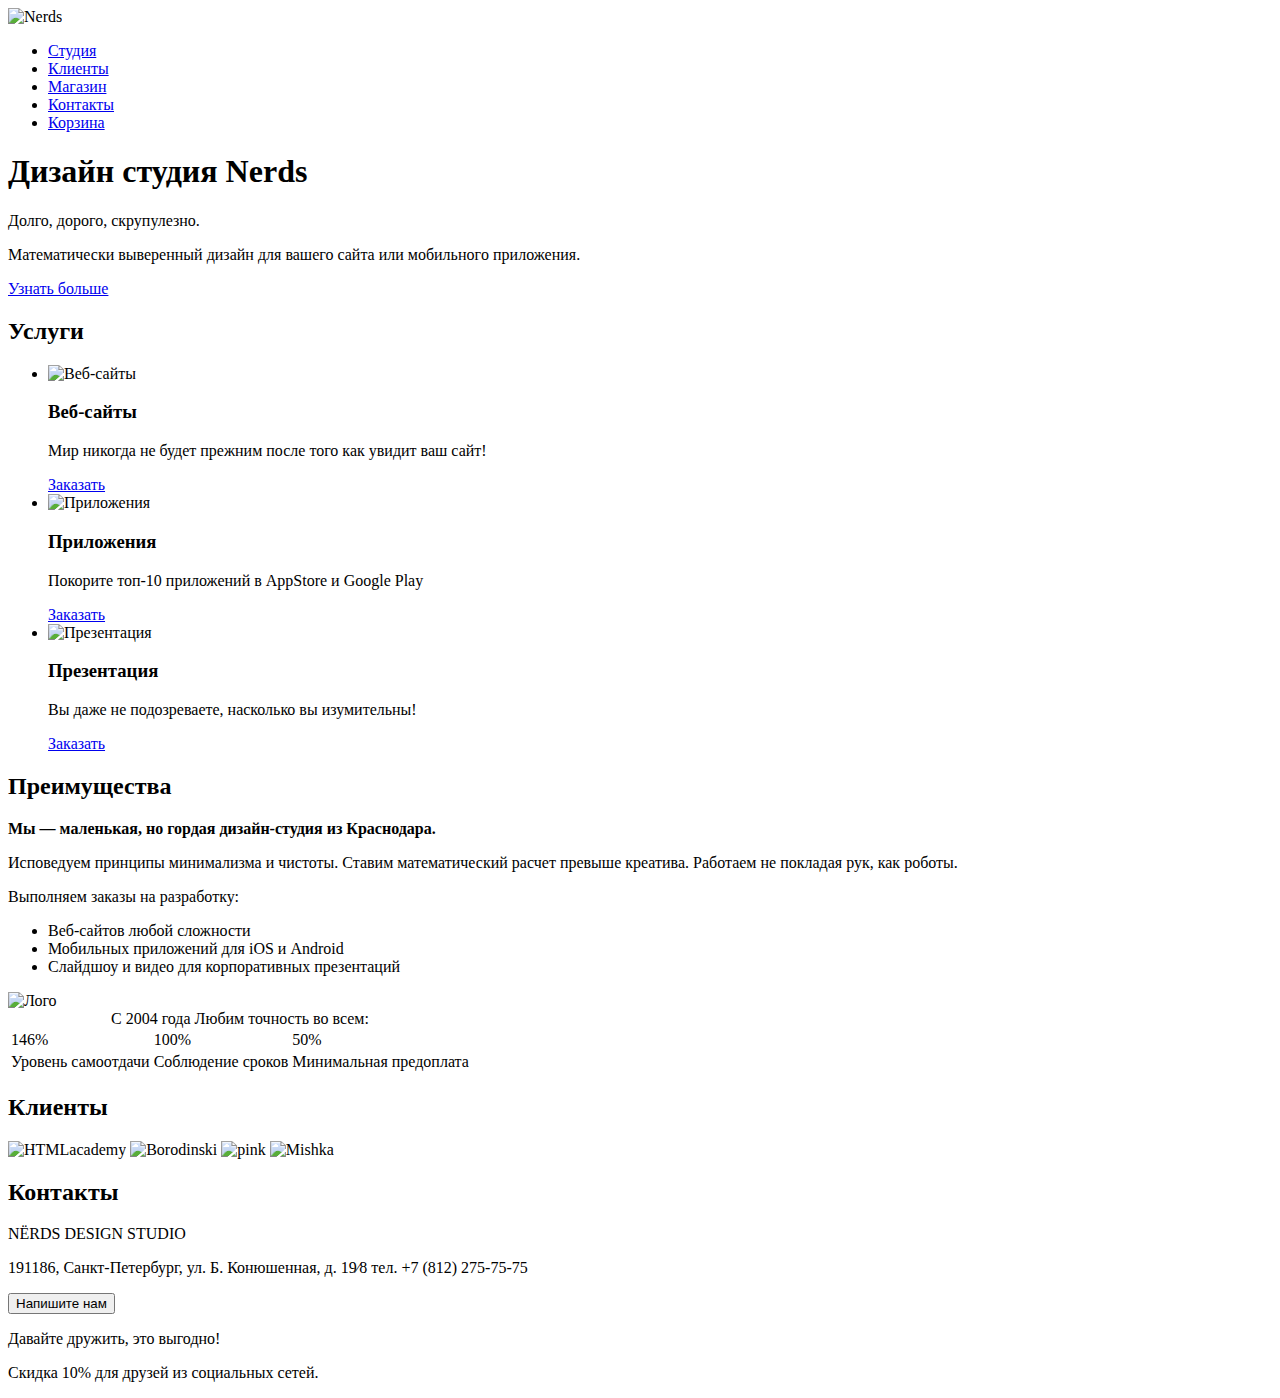
==== index.html @ 07fffc5e "html верстка" ====
<!DOCTYPE html>
<html lang="ru">
  <head>
    <meta charset="utf-8">
    <title>Nerds</title>
    <link rel="stylesheet" href="style.css">
  </head>
  <body>
    <header class="main-header">
      <nav class="main-navigation">
        <a class="main-header-logo">
          <img src="#" alt="Nerds">
        </a>
        <ul class="site-navigation">
          <li><a href="#">Студия</a></li>
          <li><a href="#">Клиенты</a></li>
          <li><a href="#">Магазин</a></li>
          <li><a href="#">Контакты</a></li>
          <li><a href="#">Корзина</a></li>
        </ul>
      </nav>
    </header>

    <main>
      <article class="design-studio">
        <h1>Дизайн студия Nerds</h1> <!--скрыть-->
        <p>Долго, дорого, скрупулезно.</p>
        <p>Математически выверенный дизайн  для вашего сайта или мобильногo приложения.</p>
        <a class="pink big" href="#">Узнать больше</a>
     </article>

     <section class="services">
       <h2>Услуги</h2> <!--скрыть-->
       <ul>
         <li>
          <img src="#" alt="Веб-сайты">
          <h3>Веб-сайты</h3>
          <p>Мир никогда не будет прежним после того как увидит ваш сайт!</p>
          <a class="pink" href="#">Заказать</a>
         </li>
         <li>
          <img src="#" alt="Приложения">
          <h3>Приложения</h3>
          <p>Покорите топ-10 приложений в AppStore и Google Play</p>
          <a class="green" href="#">Заказать</a>
         </li>
         <li>
          <img src="#" alt="Презентация">
          <h3>Презентация</h3>
          <p>Вы даже не подозреваете,  насколько вы изумительны!</p>
          <a class="yellow" href="#">Заказать</a>
         </li>
       </ul>
     </section>

     <section class="advantage">
       <h2>Преимущества</h2> <!--скрыть-->
       <b>Мы — маленькая, но гордая дизайн-студия из Краснодара.</b>
       <p>Исповедуем принципы минимализма и чистоты. Ставим математический расчет превыше креатива. Работаем не покладая рук, как роботы.</p>
       <p>Выполняем заказы на разработку:</p>
       <ul>
         <li>Веб-сайтов любой сложности</li>
         <li>Мобильных приложений для iOS и Android</li>
         <li>Слайдшоу и видео для корпоративных презентаций</li>
       </ul>
       <img src="#" alt="Лого">
       <table>
        <caption>С 2004 года Любим точность во всем:</caption>
        <tr><td>146&#37;</td><td>100&#37;</td><td>50&#37;</td></tr>
        <tr><td>Уровень самоотдачи</td><td>Соблюдение сроков</td><td>Минимальная предоплата</td></tr>
       </table>
     </section>

     <section class="clientele">
       <h2>Клиенты</h2> <!--скрыть-->
       <img src="#" alt="HTMLacademy">
       <img src="#" alt="Borodinski">
       <img src="#" alt="pink">
       <img src="#" alt="Mishka">
     </section>
     </main>

     <footer>
       <section class="contacts">
     <h2>Контакты</h2> <!--скрыть-->
     <p>NЁRDS DESIGN STUDIO</p>
     <p>191186, Санкт-Петербург,  ул. Б. Конюшенная, д. 19&#8260;8  тел. +7 (812) 275-75-75</p>
     <button>Напишите нам</button>
   </section>
   <section class="contacts-social">
     <a href="#" alt="Вконтакте"></a>
     <a href="#" alt="Фейсбук"></a>
     <a href="#" alt="Инстаграм"></a>
       <p>Давайте дружить, это выгодно!</p>
       <p>Скидка 10&#37; для друзей из социальных сетей.</p>
   </section>
   </footer>
   <script src="scripts.js"></script>
  </body>
</html>
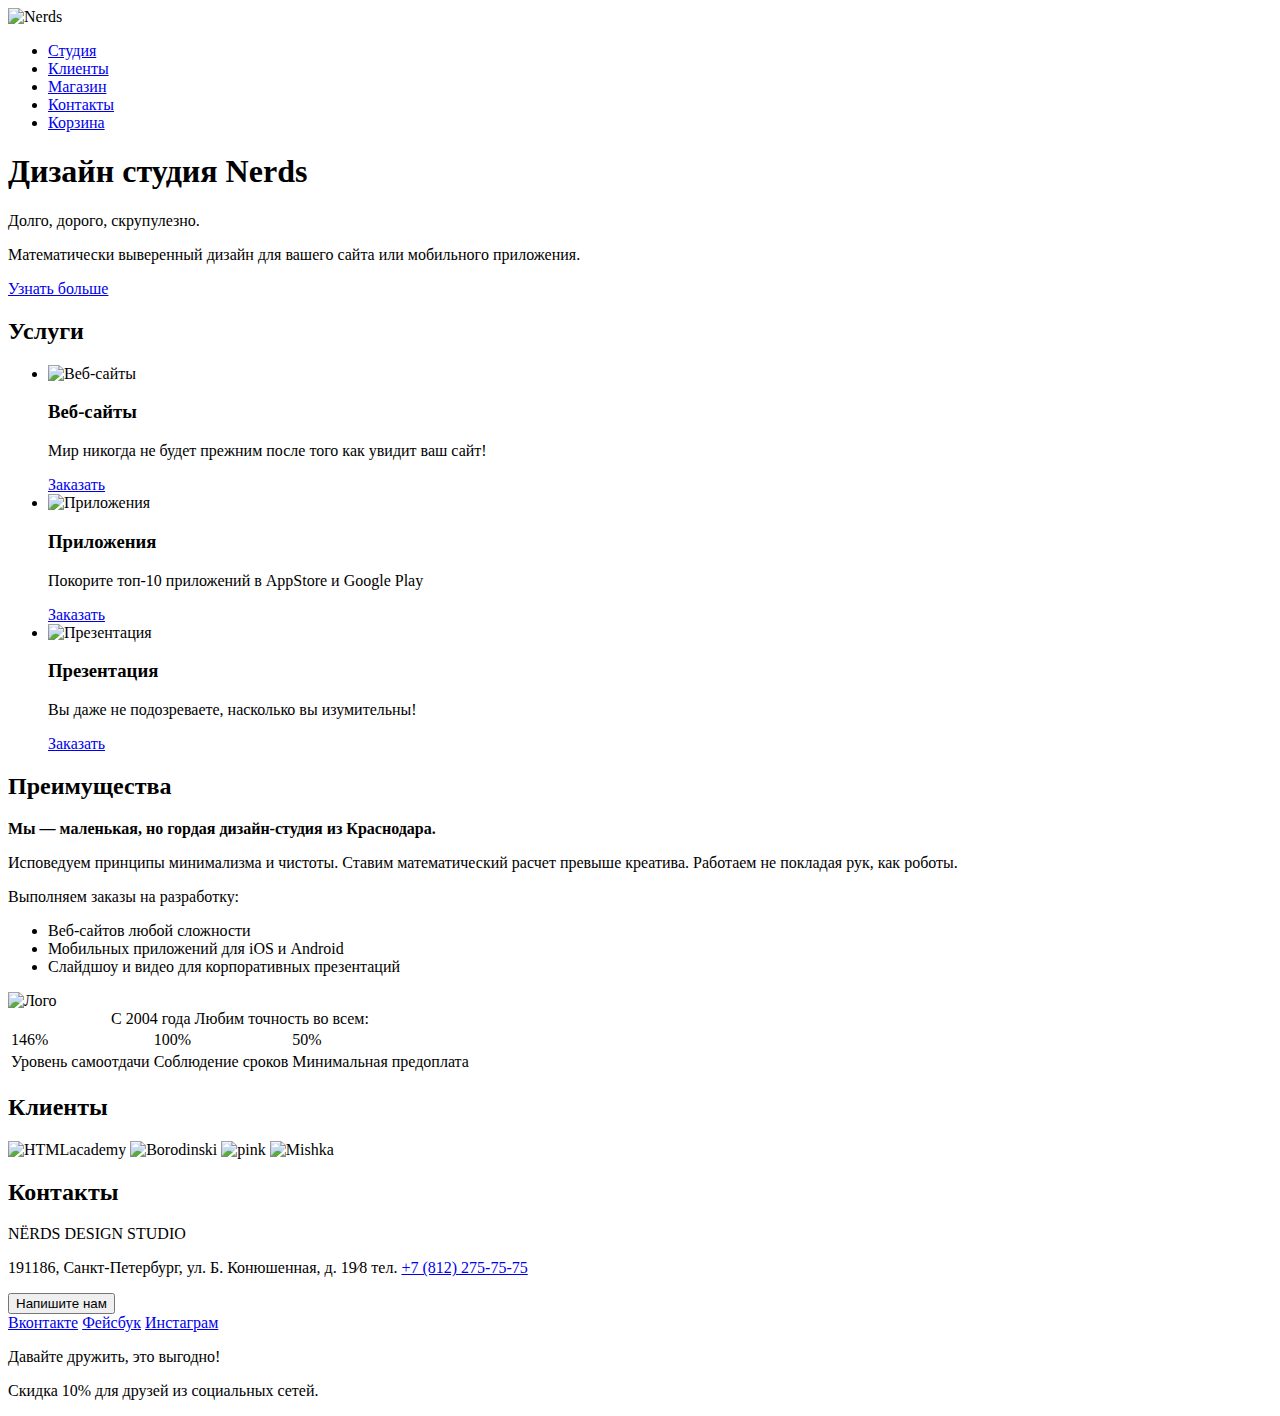
==== commit d1a008b9: "Indent fixes" ====
--- a/index.html
+++ b/index.html
@@ -1,100 +1,103 @@
 <!DOCTYPE html>
 <html lang="ru">
-  <head>
-    <meta charset="utf-8">
-    <title>Nerds</title>
-    <link rel="stylesheet" href="style.css">
-  </head>
-  <body>
-    <header class="main-header">
-      <nav class="main-navigation">
-        <a class="main-header-logo">
-          <img src="#" alt="Nerds">
-        </a>
-        <ul class="site-navigation">
-          <li><a href="#">Студия</a></li>
-          <li><a href="#">Клиенты</a></li>
-          <li><a href="#">Магазин</a></li>
-          <li><a href="#">Контакты</a></li>
-          <li><a href="#">Корзина</a></li>
-        </ul>
-      </nav>
-    </header>
+<head>
+  <meta charset="utf-8">
+  <title>Nerds</title>
+  <link rel="stylesheet" href="style.css">
+</head>
+<body>
+  <header class="main-header">
+    <nav class="main-navigation">
+      <a class="main-header-logo">
+        <img src="#" alt="Nerds">
+      </a>
+      <ul class="site-navigation">
+        <li><a href="#">Студия</a></li>
+        <li><a href="#">Клиенты</a></li>
+        <li><a href="#">Магазин</a></li>
+        <li><a href="#">Контакты</a></li>
+        <li><a href="#">Корзина</a></li>
+      </ul>
+    </nav>
+  </header>
 
-    <main>
-      <article class="design-studio">
-        <h1>Дизайн студия Nerds</h1> <!--скрыть-->
-        <p>Долго, дорого, скрупулезно.</p>
-        <p>Математически выверенный дизайн  для вашего сайта или мобильногo приложения.</p>
-        <a class="pink big" href="#">Узнать больше</a>
-     </article>
-
-     <section class="services">
-       <h2>Услуги</h2> <!--скрыть-->
-       <ul>
-         <li>
+  <main>
+    <article class="design-studio">
+      <h1>Дизайн студия Nerds</h1> <!--скрыть-->
+      <p>Долго, дорого, скрупулезно.</p>
+      <p>Математически выверенный дизайн  для вашего сайта или мобильногo приложения.</p>
+      <a class="pink big" href="#">Узнать больше</a>
+    </article>
+    <section class="services">
+      <h2>Услуги</h2> <!--скрыть-->
+      <ul>
+        <li>
           <img src="#" alt="Веб-сайты">
           <h3>Веб-сайты</h3>
           <p>Мир никогда не будет прежним после того как увидит ваш сайт!</p>
           <a class="pink" href="#">Заказать</a>
-         </li>
-         <li>
+        </li>
+        <li>
           <img src="#" alt="Приложения">
           <h3>Приложения</h3>
           <p>Покорите топ-10 приложений в AppStore и Google Play</p>
           <a class="green" href="#">Заказать</a>
-         </li>
-         <li>
+        </li>
+        <li>
           <img src="#" alt="Презентация">
           <h3>Презентация</h3>
           <p>Вы даже не подозреваете,  насколько вы изумительны!</p>
           <a class="yellow" href="#">Заказать</a>
-         </li>
-       </ul>
-     </section>
+        </li>
+      </ul>
+    </section>
 
-     <section class="advantage">
-       <h2>Преимущества</h2> <!--скрыть-->
-       <b>Мы — маленькая, но гордая дизайн-студия из Краснодара.</b>
-       <p>Исповедуем принципы минимализма и чистоты. Ставим математический расчет превыше креатива. Работаем не покладая рук, как роботы.</p>
-       <p>Выполняем заказы на разработку:</p>
-       <ul>
-         <li>Веб-сайтов любой сложности</li>
-         <li>Мобильных приложений для iOS и Android</li>
-         <li>Слайдшоу и видео для корпоративных презентаций</li>
-       </ul>
-       <img src="#" alt="Лого">
-       <table>
+    <section class="advantage">
+      <h2>Преимущества</h2> <!--скрыть-->
+      <b>Мы — маленькая, но гордая дизайн-студия из Краснодара.</b>
+      <p>Исповедуем принципы минимализма и чистоты. Ставим математический расчет превыше креатива. Работаем не покладая рук, как роботы.</p>
+      <p>Выполняем заказы на разработку:</p>
+      <ul>
+        <li>Веб-сайтов любой сложности</li>
+        <li>Мобильных приложений для iOS и Android</li>
+        <li>Слайдшоу и видео для корпоративных презентаций</li>
+      </ul>
+      <img src="#" alt="Лого">
+      <table>
         <caption>С 2004 года Любим точность во всем:</caption>
         <tr><td>146&#37;</td><td>100&#37;</td><td>50&#37;</td></tr>
         <tr><td>Уровень самоотдачи</td><td>Соблюдение сроков</td><td>Минимальная предоплата</td></tr>
-       </table>
-     </section>
+      </table>
+    </section>
 
-     <section class="clientele">
-       <h2>Клиенты</h2> <!--скрыть-->
-       <img src="#" alt="HTMLacademy">
-       <img src="#" alt="Borodinski">
-       <img src="#" alt="pink">
-       <img src="#" alt="Mishka">
-     </section>
-     </main>
+    <section class="clientele">
+      <h2>Клиенты</h2> <!--скрыть-->
+      <img src="#" alt="HTMLacademy">
+      <img src="#" alt="Borodinski">
+      <img src="#" alt="pink">
+      <img src="#" alt="Mishka">
+    </section>
+  </main>
 
-     <footer>
-       <section class="contacts">
-     <h2>Контакты</h2> <!--скрыть-->
-     <p>NЁRDS DESIGN STUDIO</p>
-     <p>191186, Санкт-Петербург,  ул. Б. Конюшенная, д. 19&#8260;8  тел. +7 (812) 275-75-75</p>
-     <button>Напишите нам</button>
-   </section>
-   <section class="contacts-social">
-     <a href="#" alt="Вконтакте"></a>
-     <a href="#" alt="Фейсбук"></a>
-     <a href="#" alt="Инстаграм"></a>
-       <p>Давайте дружить, это выгодно!</p>
-       <p>Скидка 10&#37; для друзей из социальных сетей.</p>
-   </section>
-   </footer>
-   <script src="scripts.js"></script>
-  </body>
+  <footer>
+    <section class="map">
+      <section class="contacts">
+        <h2>Контакты</h2> <!--скрыть-->
+        <p>NЁRDS DESIGN STUDIO</p>
+        <p>191186, Санкт-Петербург,  ул. Б. Конюшенная, д. 19&#8260;8  тел. <a href="tel:+78122757575">+7 (812) 275-75-75</a></p>
+        <button>Напишите нам</button>
+      </section>
+
+    </section>
+    <section class="contacts-social">
+      <a href="#">Вконтакте</a>
+      <a href="#">Фейсбук</a>
+      <a href="#">Инстаграм</a>
+      <p>Давайте дружить, это выгодно!</p>
+      <p>Скидка 10&#37; для друзей из социальных сетей.</p>
+    </section>
+  </footer>
+
+  <script src="scripts.js"></script>
+</body>
 </html>
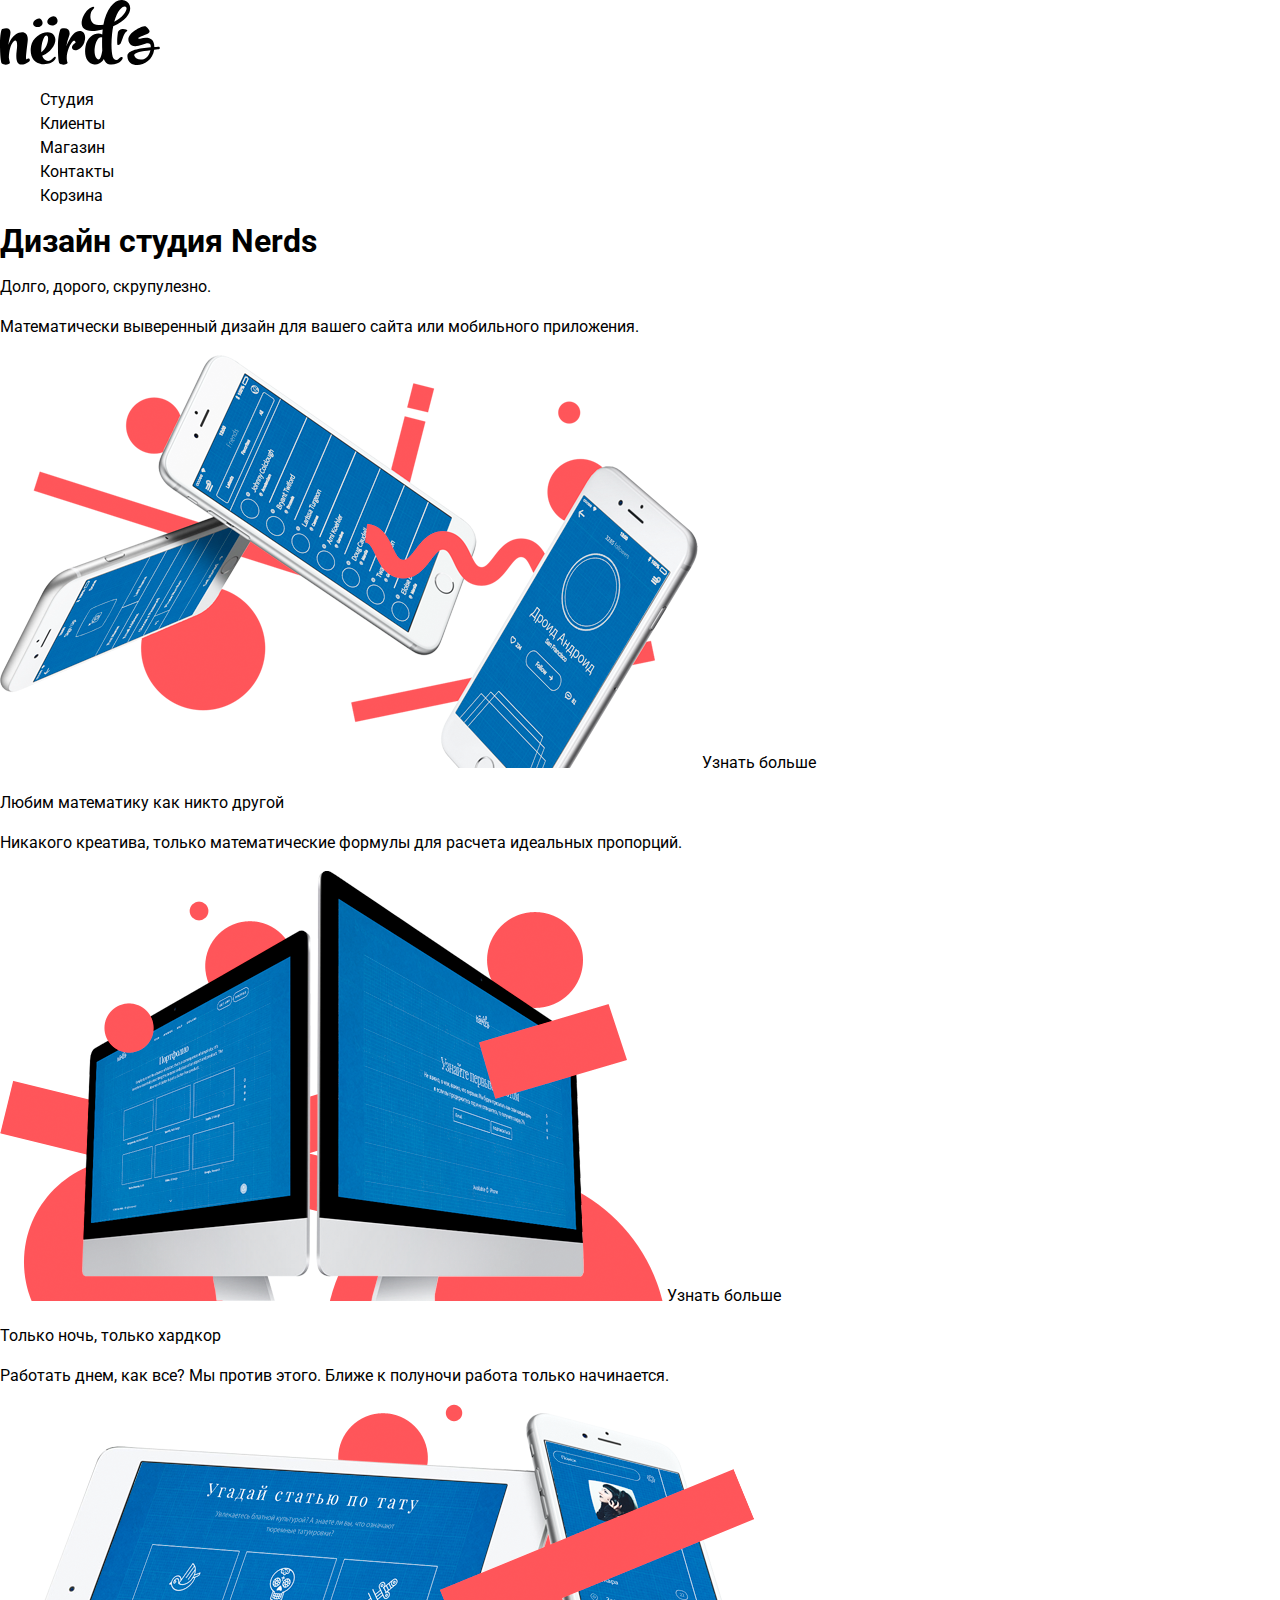
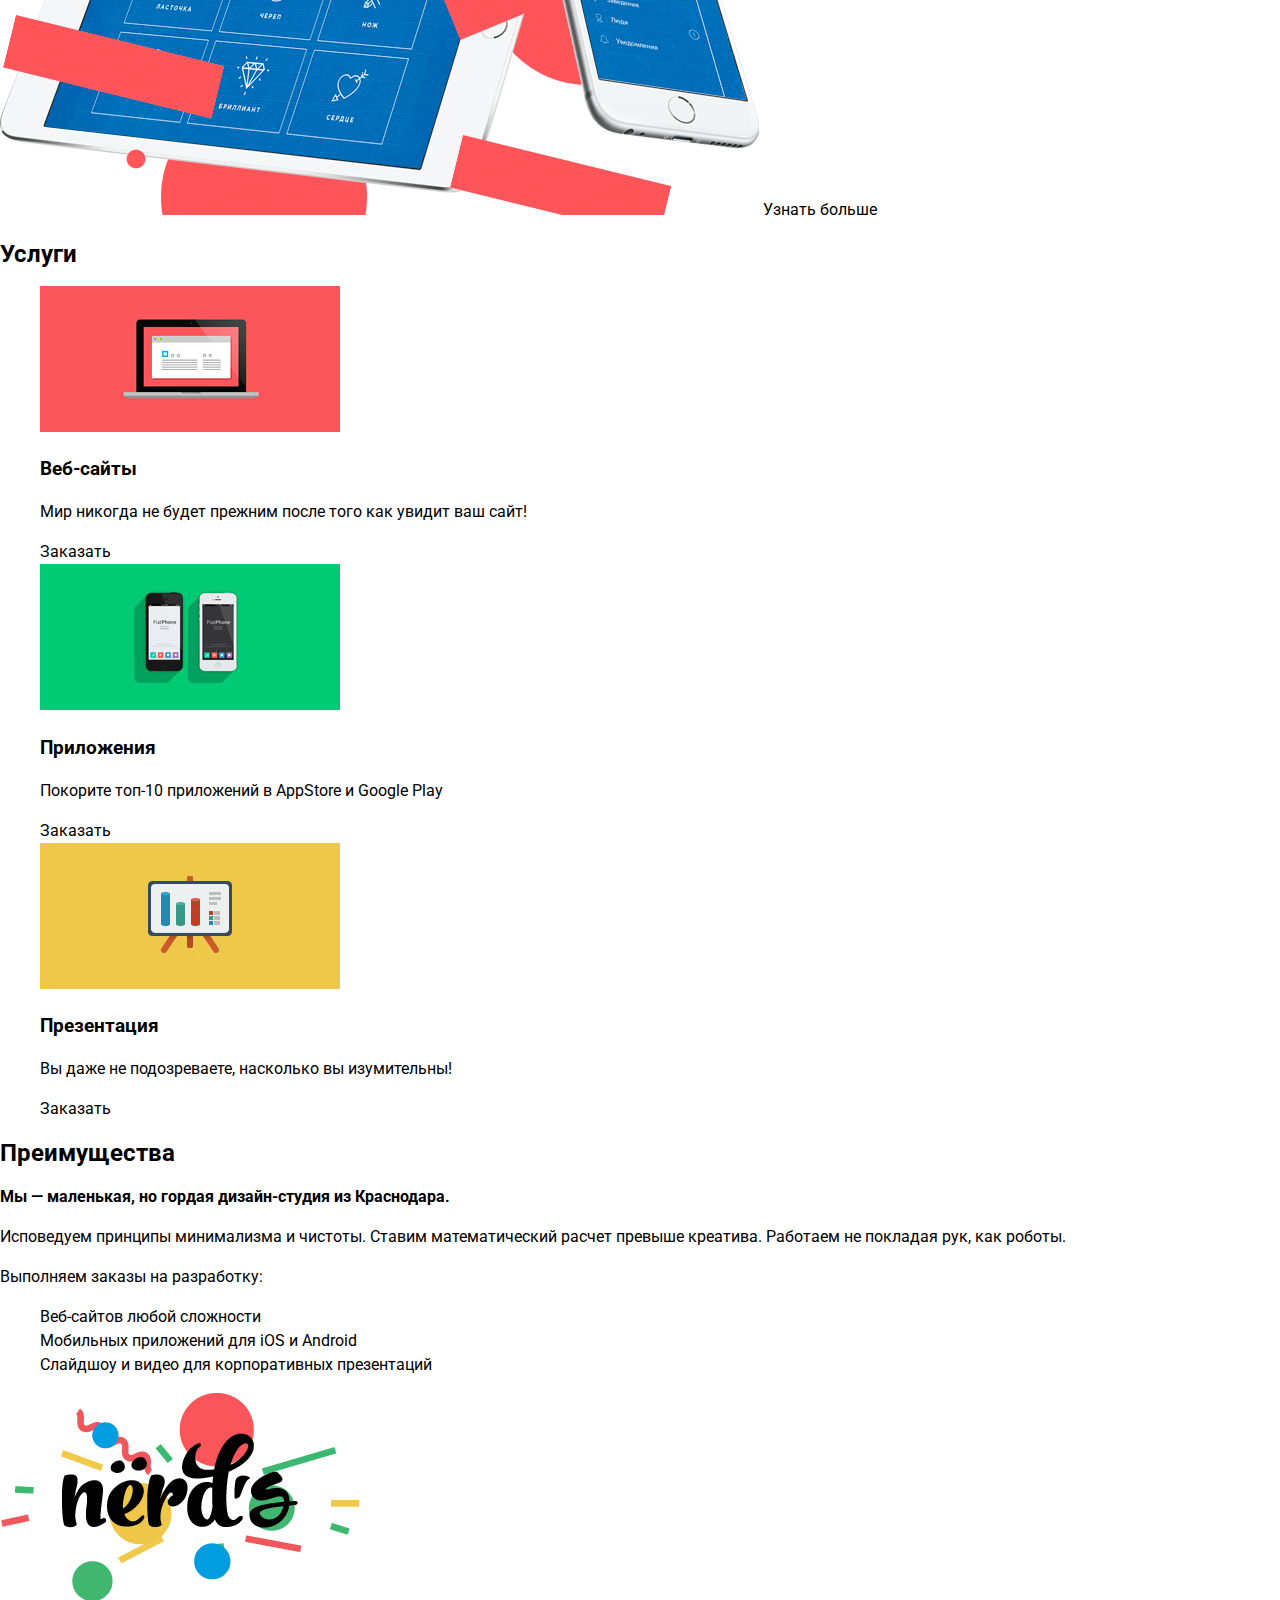
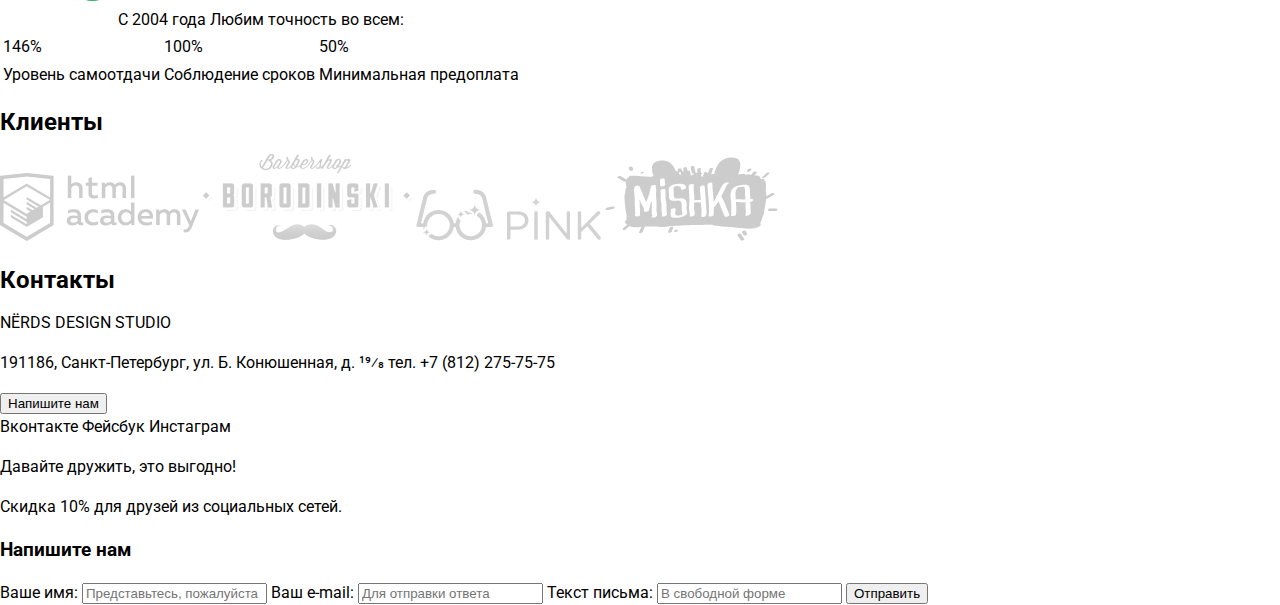
==== commit 856e04b0: "Add images, modal window markup and include styles" ====
--- a/index.html
+++ b/index.html
@@ -3,13 +3,14 @@
 <head>
   <meta charset="utf-8">
   <title>Nerds</title>
-  <link rel="stylesheet" href="style.css">
+  <link href="https://fonts.googleapis.com/css?family=Roboto:400,500,700&display=swap" rel="stylesheet">
+  <link rel="stylesheet" href="css/style.css">
 </head>
 <body>
   <header class="main-header">
     <nav class="main-navigation">
-      <a class="main-header-logo">
-        <img src="#" alt="Nerds">
+      <a class="main-header-logo" href="#">
+        <img src="img/nerds-logo.svg" alt="Nerds">
       </a>
       <ul class="site-navigation">
         <li><a href="#">Студия</a></li>
@@ -22,32 +23,49 @@
   </header>
 
   <main>
+
     <article class="design-studio">
       <h1>Дизайн студия Nerds</h1> <!--скрыть-->
-      <p>Долго, дорого, скрупулезно.</p>
-      <p>Математически выверенный дизайн  для вашего сайта или мобильногo приложения.</p>
-      <a class="pink big" href="#">Узнать больше</a>
+      <section class="slide-1">
+        <p>Долго, дорого, скрупулезно.</p>
+        <p>Математически выверенный дизайн  для вашего сайта или мобильногo приложения.</p>
+        <img src="img/slide1.png">
+        <a class="pink-big link" href="#">Узнать больше</a>
+      </section>
+      <section class="slide-2">
+        <p>Любим математику как никто другой</p>
+        <p>Никакого креатива, только математические формулы  для расчета идеальных пропорций.</p>
+        <img src="img/slide2.png">
+        <a class="pink-big link" href="#">Узнать больше</a>
+      </section>
+      <section class="slide-3">
+        <p>Только ночь, только хардкор</p>
+        <p>Работать днем, как все? Мы против этого. Ближе к полуночи работа только начинается.</p>
+        <img src="img/slide3.png">
+        <a class="pink-big link" href="#">Узнать больше</a>
+      </section>
     </article>
+
     <section class="services">
       <h2>Услуги</h2> <!--скрыть-->
       <ul>
         <li>
-          <img src="#" alt="Веб-сайты">
+          <img src="img/illustration-1.jpg" alt="Веб-сайты">
           <h3>Веб-сайты</h3>
           <p>Мир никогда не будет прежним после того как увидит ваш сайт!</p>
-          <a class="pink" href="#">Заказать</a>
+          <a class="pink link" href="#">Заказать</a>
         </li>
         <li>
-          <img src="#" alt="Приложения">
+          <img src="img/illustration-2.jpg" alt="Приложения">
           <h3>Приложения</h3>
           <p>Покорите топ-10 приложений в AppStore и Google Play</p>
-          <a class="green" href="#">Заказать</a>
+          <a class="green link" href="#">Заказать</a>
         </li>
         <li>
-          <img src="#" alt="Презентация">
+          <img src="img/illustration-3.jpg" alt="Презентация">
           <h3>Презентация</h3>
           <p>Вы даже не подозреваете,  насколько вы изумительны!</p>
-          <a class="yellow" href="#">Заказать</a>
+          <a class="yellow link" href="#">Заказать</a>
         </li>
       </ul>
     </section>
@@ -62,7 +80,7 @@
         <li>Мобильных приложений для iOS и Android</li>
         <li>Слайдшоу и видео для корпоративных презентаций</li>
       </ul>
-      <img src="#" alt="Лого">
+      <img src="img/nerds-illustration.png" alt="Лого">
       <table>
         <caption>С 2004 года Любим точность во всем:</caption>
         <tr><td>146&#37;</td><td>100&#37;</td><td>50&#37;</td></tr>
@@ -72,10 +90,10 @@
 
     <section class="clientele">
       <h2>Клиенты</h2> <!--скрыть-->
-      <img src="#" alt="HTMLacademy">
-      <img src="#" alt="Borodinski">
-      <img src="#" alt="pink">
-      <img src="#" alt="Mishka">
+      <img src="img/logo-1.png" alt="HTMLacademy">
+      <img src="img/logo-2.png" alt="Borodinski">
+      <img src="img/logo-3.png" alt="pink">
+      <img src="img/logo-4.png" alt="Mishka">
     </section>
   </main>
 
@@ -97,7 +115,24 @@
       <p>Скидка 10&#37; для друзей из социальных сетей.</p>
     </section>
   </footer>
-
+  <section class="write-us">
+    <h3>Напишите нам</h3>
+    <form>
+      <label for="name">
+        Ваше имя:
+        <input tupe="text" name="name" placeholder="Представьтесь, пожалуйста">
+      </label>
+      <label for="email">
+        Ваш e-mail:
+        <input tupe="email" name="email" placeholder="Для отправки ответа">
+      </label>
+      <label for="text">
+        Текст письма:
+        <input tupe="text" name="text" placeholder="В свободной форме">
+      </label>
+      <button>Отправить</button>
+    </form>
+  </section>
   <script src="scripts.js"></script>
 </body>
 </html>
--- a/css/style.css
+++ b/css/style.css
@@ -0,0 +1,19 @@
+body {
+  margin: 0;
+  padding: 0;
+  font-family: "Roboto", Arial, sans-serif;
+  font-size: 16px;
+  line-height: 24px;
+  font-weight: 400;
+  background-color: #ffffff;
+}
+
+a {
+  text-decoration: none;
+  color: black;
+}
+
+ul {
+  text-decoration: none;
+  list-style-type: none;
+}
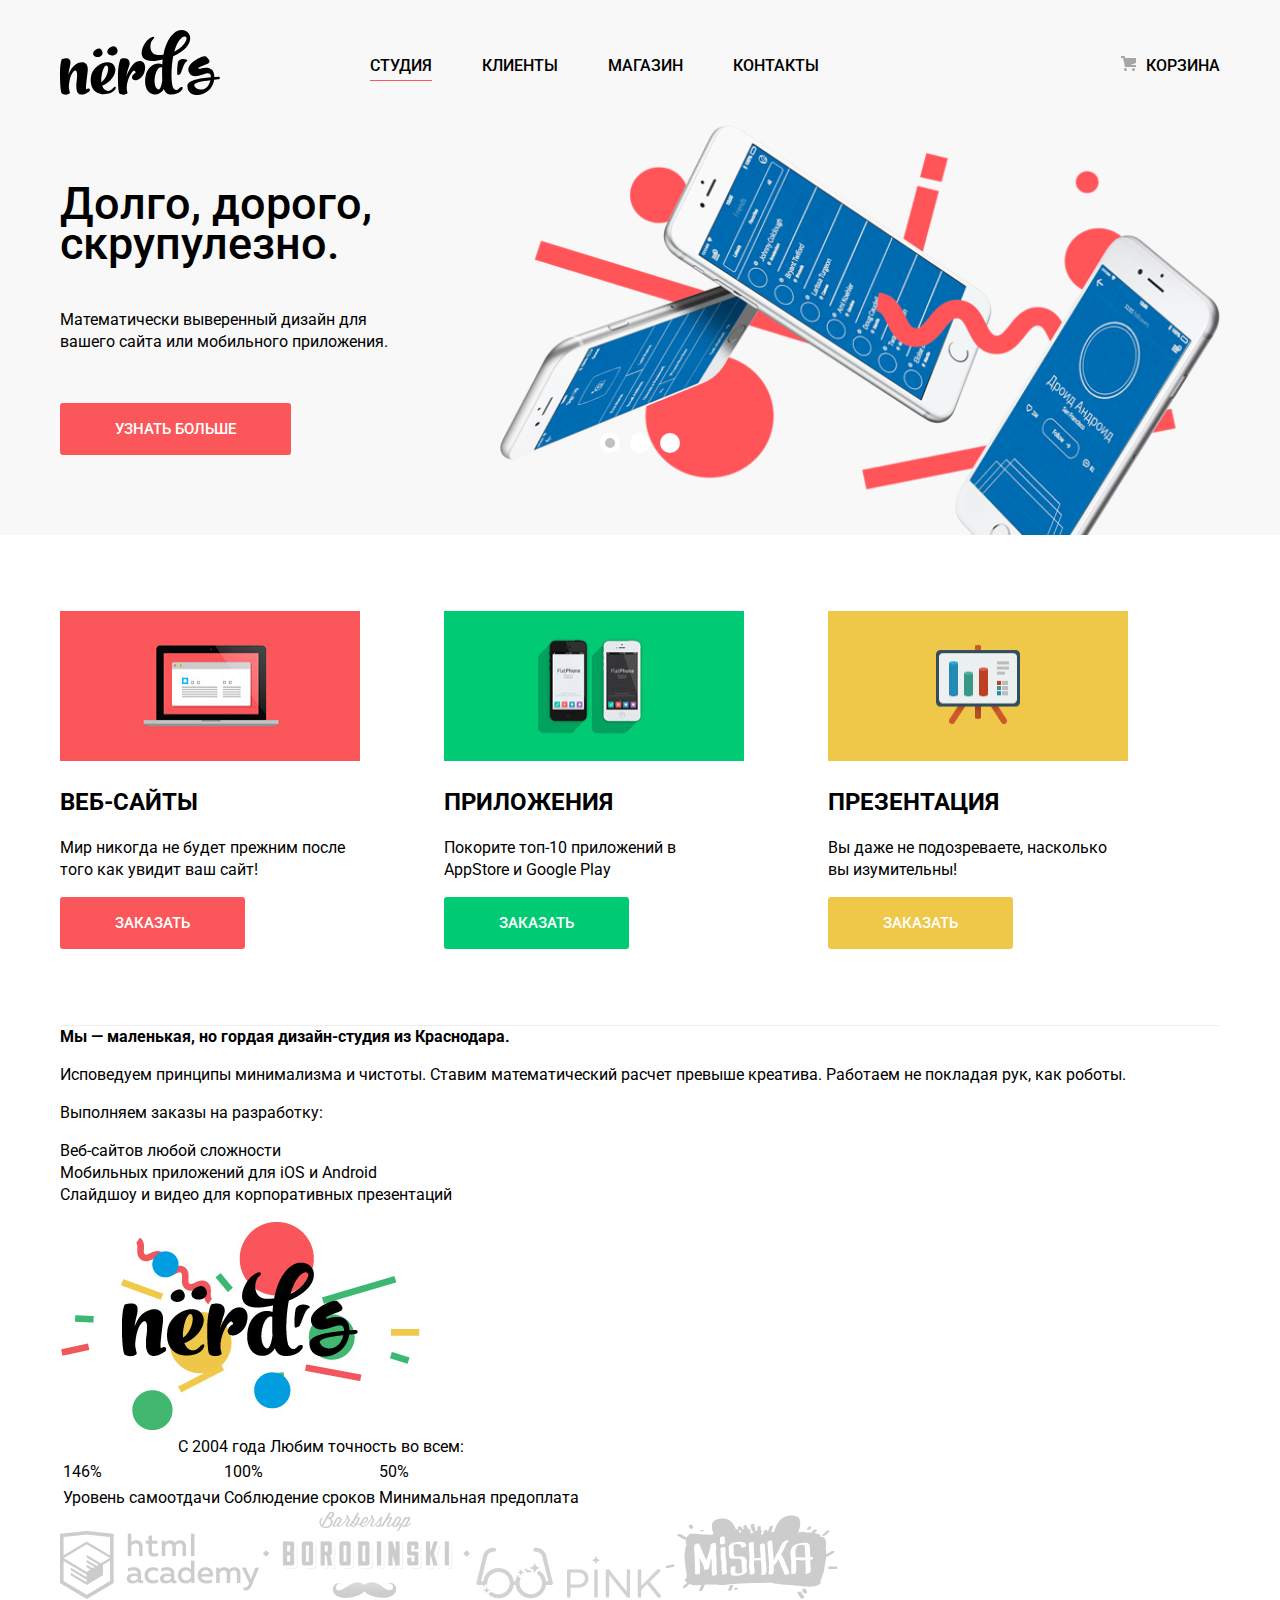
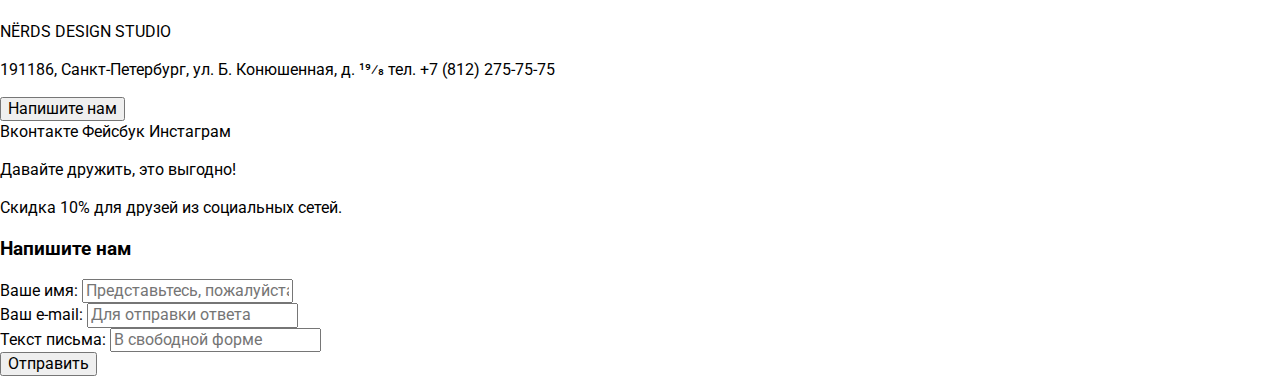
==== commit b2eb4ea5: "Add classes for header and services blocksand add their styles, reformat" ====
--- a/index.html
+++ b/index.html
@@ -4,135 +4,162 @@
   <meta charset="utf-8">
   <title>Nerds</title>
   <link href="https://fonts.googleapis.com/css?family=Roboto:400,500,700&display=swap" rel="stylesheet">
-  <link rel="stylesheet" href="css/style.css">
+  <link href="css/normalize.css" rel="stylesheet" >
+  <link href="css/style.css" rel="stylesheet" >
 </head>
+
 <body>
-  <header class="main-header">
-    <nav class="main-navigation">
-      <a class="main-header-logo" href="#">
-        <img src="img/nerds-logo.svg" alt="Nerds">
-      </a>
-      <ul class="site-navigation">
-        <li><a href="#">Студия</a></li>
-        <li><a href="#">Клиенты</a></li>
-        <li><a href="#">Магазин</a></li>
-        <li><a href="#">Контакты</a></li>
-        <li><a href="#">Корзина</a></li>
-      </ul>
-    </nav>
-  </header>
 
-  <main>
+  <section class="intro">
+    <div class="container">
+      <header class="main-header">
+        <nav class="main-navigation">
+          <a class="main-header-logo" href="#">
+            <img src="img/nerds-logo.svg" alt="Nerds">
+          </a>
+          <ul class="navigation">
+            <li><a class="navigation-link navigation-link-active" href="#">Студия</a></li>
+            <li><a class="navigation-link" href="#">Клиенты</a></li>
+            <li><a class="navigation-link" href="#">Магазин</a></li>
+            <li><a class="navigation-link" href="#">Контакты</a></li>
+            <li>
+              <a class="navigation-link" href="#"><img src="img/icons/cart-icon.svg">Корзина</a>
+            </li>
+          </ul>
+        </nav>
 
-    <article class="design-studio">
-      <h1>Дизайн студия Nerds</h1> <!--скрыть-->
-      <section class="slide-1">
-        <p>Долго, дорого, скрупулезно.</p>
-        <p>Математически выверенный дизайн  для вашего сайта или мобильногo приложения.</p>
-        <img src="img/slide1.png">
-        <a class="pink-big link" href="#">Узнать больше</a>
-      </section>
-      <section class="slide-2">
-        <p>Любим математику как никто другой</p>
-        <p>Никакого креатива, только математические формулы  для расчета идеальных пропорций.</p>
-        <img src="img/slide2.png">
-        <a class="pink-big link" href="#">Узнать больше</a>
-      </section>
-      <section class="slide-3">
-        <p>Только ночь, только хардкор</p>
-        <p>Работать днем, как все? Мы против этого. Ближе к полуночи работа только начинается.</p>
-        <img src="img/slide3.png">
-        <a class="pink-big link" href="#">Узнать больше</a>
-      </section>
-    </article>
+        <main>
 
-    <section class="services">
-      <h2>Услуги</h2> <!--скрыть-->
-      <ul>
-        <li>
-          <img src="img/illustration-1.jpg" alt="Веб-сайты">
-          <h3>Веб-сайты</h3>
-          <p>Мир никогда не будет прежним после того как увидит ваш сайт!</p>
-          <a class="pink link" href="#">Заказать</a>
-        </li>
-        <li>
-          <img src="img/illustration-2.jpg" alt="Приложения">
-          <h3>Приложения</h3>
-          <p>Покорите топ-10 приложений в AppStore и Google Play</p>
-          <a class="green link" href="#">Заказать</a>
-        </li>
-        <li>
-          <img src="img/illustration-3.jpg" alt="Презентация">
-          <h3>Презентация</h3>
-          <p>Вы даже не подозреваете,  насколько вы изумительны!</p>
-          <a class="yellow link" href="#">Заказать</a>
-        </li>
-      </ul>
-    </section>
+          <article class="design-studio">
+            <h1 class="visually-hidden">Дизайн студия Nerds</h1>
+            <input type="radio" id="slide-1" name="slide" checked="checked"/>
+            <input type="radio" id="slide-2" name="slide" />
+            <input type="radio" id="slide-3" name="slide" />
+            <section class="slide slide-1">
+              <p class="slide-headline">Долго, дорого, скрупулезно.</p>
+              <p class="lead">Математически выверенный дизайн  для вашего сайта или мобильногo приложения.</p>
+              <a class="link" href="#">Узнать больше</a>
+              <img src="img/slide1.png" width="720" height="410" class="slide-photo" alt="Слайдер1">
+            </section>
+            <section class="slide slide-2">
+              <p class="slide-headline">Любим математику как никто другой</p>
+              <p class="lead">Никакого креатива, только математические формулы  для расчета идеальных пропорций.</p>
+              <a class="link" href="#">Узнать больше</a>
+              <img src="img/slide2.png" width="720" height="410" class="slide-photo" alt="Слайдер2">
+            </section>
+            <section class="slide slide-3">
+              <p class="slide-headline">Только ночь,<br> только хардкор</p>
+              <p class="lead">Работать днем, как все? Мы против этого. Ближе к полуночи работа только начинается.</p>
+              <a class="link" href="#">Узнать больше</a>
+              <img src="img/slide3.png" width="720" height="410" class="slide-photo" alt="Слайдер3">
+            </section>
+            <div class="slide-dots">
+              <label for="slide-1"></label>
+              <label for="slide-2"></label>
+              <label for="slide-3"></label>
+            </div>
+          </article>
+        </section>
 
-    <section class="advantage">
-      <h2>Преимущества</h2> <!--скрыть-->
-      <b>Мы — маленькая, но гордая дизайн-студия из Краснодара.</b>
-      <p>Исповедуем принципы минимализма и чистоты. Ставим математический расчет превыше креатива. Работаем не покладая рук, как роботы.</p>
-      <p>Выполняем заказы на разработку:</p>
-      <ul>
-        <li>Веб-сайтов любой сложности</li>
-        <li>Мобильных приложений для iOS и Android</li>
-        <li>Слайдшоу и видео для корпоративных презентаций</li>
-      </ul>
-      <img src="img/nerds-illustration.png" alt="Лого">
-      <table>
-        <caption>С 2004 года Любим точность во всем:</caption>
-        <tr><td>146&#37;</td><td>100&#37;</td><td>50&#37;</td></tr>
-        <tr><td>Уровень самоотдачи</td><td>Соблюдение сроков</td><td>Минимальная предоплата</td></tr>
-      </table>
-    </section>
+        <div class="container">
+          <section class="services">
+            <h2 class="visually-hidden">Услуги</h2>
+            <ul class="services-list">
+              <li class="services-block">
+                <img src="img/illustration-1.jpg" width="300" height="150" alt="Веб-сайты">
+                <h3 class="services-header">Веб-сайты</h3>
+                <p>Мир никогда не будет прежним после того как увидит ваш сайт!</p>
+                <a class="link" href="#">Заказать</a>
+              </li>
+              <li class="services-block">
+                <img src="img/illustration-2.jpg" width="300" height="150" alt="Приложения">
+                <h3 class="services-header">Приложения</h3>
+                <p>Покорите топ-10 приложений в AppStore и Google Play</p>
+                <a class="link-green link" href="#">Заказать</a>
+              </li>
+              <li class="services-block">
+                <img src="img/illustration-3.jpg" width="300" height="150" alt="Презентация">
+                <h3 class="services-header">Презентация</h3>
+                <p>Вы даже не подозреваете,  насколько вы изумительны!</p>
+                <a class="link-yellow link" href="#">Заказать</a>
+              </li>
+            </ul>
+          </section>
 
-    <section class="clientele">
-      <h2>Клиенты</h2> <!--скрыть-->
-      <img src="img/logo-1.png" alt="HTMLacademy">
-      <img src="img/logo-2.png" alt="Borodinski">
-      <img src="img/logo-3.png" alt="pink">
-      <img src="img/logo-4.png" alt="Mishka">
-    </section>
-  </main>
+          <section class="advantage">
+            <h2 class="visually-hidden">Преимущества</h2>
+            <b>Мы — маленькая, но гордая дизайн-студия из Краснодара.</b>
+            <p>Исповедуем принципы минимализма и чистоты. Ставим математический расчет превыше креатива. Работаем не покладая рук, как роботы.</p>
+            <p>Выполняем заказы на разработку:</p>
+            <ul>
+              <li>Веб-сайтов любой сложности</li>
+              <li>Мобильных приложений для iOS и Android</li>
+              <li>Слайдшоу и видео для корпоративных презентаций</li>
+            </ul>
+            <img src="img/nerds-illustration.png" alt="Лого">
+            <table>
+              <caption>С 2004 года Любим точность во всем:</caption>
+              <tr>
+                <td>146&#37;</td>
+                <td>100&#37;</td>
+                <td>50&#37;</td>
+              </tr>
+              <tr>
+                <td>Уровень самоотдачи</td>
+                <td>Соблюдение сроков</td>
+                <td>Минимальная предоплата</td>
+              </tr>
+            </table>
+          </section>
 
-  <footer>
-    <section class="map">
-      <section class="contacts">
-        <h2>Контакты</h2> <!--скрыть-->
-        <p>NЁRDS DESIGN STUDIO</p>
-        <p>191186, Санкт-Петербург,  ул. Б. Конюшенная, д. 19&#8260;8  тел. <a href="tel:+78122757575">+7 (812) 275-75-75</a></p>
-        <button>Напишите нам</button>
+          <section class="clientele">
+            <h2 class="visually-hidden">Клиенты</h2>
+            <img src="img/logo-1.png" alt="HTMLacademy">
+            <img src="img/logo-2.png" alt="Borodinski">
+            <img src="img/logo-3.png" alt="pink">
+            <img src="img/logo-4.png" alt="Mishka">
+          </section>
+        </main>
+      </div>
+      <footer>
+        <section class="map">
+          <section class="contacts">
+            <h2 class="visually-hidden">Контакты</h2>
+            <p>NЁRDS DESIGN STUDIO</p>
+            <p>191186, Санкт-Петербург,  ул. Б. Конюшенная, д. 19&#8260;8  тел. <a href="tel:+78122757575">+7 (812) 275-75-75</a></p>
+            <button>Напишите нам</button>
+          </section>
+        </section>
+
+        <section class="contacts-social">
+          <a href="#">Вконтакте</a>
+          <a href="#">Фейсбук</a>
+          <a href="#">Инстаграм</a>
+          <p>Давайте дружить, это выгодно!</p>
+          <p>Скидка 10&#37; для друзей из социальных сетей.</p>
+        </section>
+      </footer>
+
+      <section class="write-us">
+        <h3>Напишите нам</h3>
+        <form>
+          <label>
+            Ваше имя:
+            <input type="text" name="name" placeholder="Представьтесь, пожалуйста">
+          </label>
+          <label>
+            Ваш e-mail:
+            <input type="email" name="email" placeholder="Для отправки ответа">
+          </label>
+          <label>
+            Текст письма:
+            <input type="text" name="text" placeholder="В свободной форме">
+          </label>
+          <button>Отправить</button>
+        </form>
       </section>
 
-    </section>
-    <section class="contacts-social">
-      <a href="#">Вконтакте</a>
-      <a href="#">Фейсбук</a>
-      <a href="#">Инстаграм</a>
-      <p>Давайте дружить, это выгодно!</p>
-      <p>Скидка 10&#37; для друзей из социальных сетей.</p>
-    </section>
-  </footer>
-  <section class="write-us">
-    <h3>Напишите нам</h3>
-    <form>
-      <label for="name">
-        Ваше имя:
-        <input tupe="text" name="name" placeholder="Представьтесь, пожалуйста">
-      </label>
-      <label for="email">
-        Ваш e-mail:
-        <input tupe="email" name="email" placeholder="Для отправки ответа">
-      </label>
-      <label for="text">
-        Текст письма:
-        <input tupe="text" name="text" placeholder="В свободной форме">
-      </label>
-      <button>Отправить</button>
-    </form>
-  </section>
-  <script src="scripts.js"></script>
-</body>
-</html>
+      <script src="js/scripts.js"></script>
+      <script src="http://localhost:35729/livereload.js"></script>
+    </body>
+    </html>
--- a/css/style.css
+++ b/css/style.css
@@ -3,9 +3,12 @@
   padding: 0;
   font-family: "Roboto", Arial, sans-serif;
   font-size: 16px;
-  line-height: 24px;
+  line-height: 22px;
   font-weight: 400;
+  color: black;
   background-color: #ffffff;
+  background-position: top center;
+  background-repeat: no-repeat;
 }
 
 a {
@@ -14,6 +17,224 @@
 }
 
 ul {
-  text-decoration: none;
   list-style-type: none;
-}
+  padding-left: 0;
+
+}
+
+label {
+    display: block;
+}
+
+.navigation-link {
+  font-weight: 500;
+  text-transform: uppercase;
+}
+
+.container {
+  margin: 0 auto;
+  width: 1160px;
+}
+
+.intro {
+  background-color: #f8f8f8;
+  padding-top: 30px;
+}
+
+.navigation-link:hover,
+ .navigation-link:focus{
+  color: #fb565a;
+}
+
+.main-header-logo:active {
+  opacity: .4;
+}
+
+.navigation-link:active {
+  color: black;
+    opacity: .4;
+}
+
+.navigation-link-active {
+  border-bottom: 1px solid #fb565a;
+  padding-bottom: 5px;
+}
+
+.main-navigation {
+  display: flex;
+  flex-direction: row;
+  flex-wrap: wrap;
+  align-items: center;
+}
+
+.navigation{
+  display: flex;
+  flex-direction: row;
+  align-items: center;
+  flex-wrap: wrap;
+  flex-grow: 1;
+  margin-left: 150px;
+}
+
+.navigation li {
+  margin-right: 50px;
+}
+
+.navigation li:last-child {
+  margin-right: 0;
+  margin-left: auto;
+}
+
+.navigation-link img {
+  margin-right: 10px;
+}
+
+.visually-hidden {
+  position: absolute;
+  width: 1px;
+  height: 1px;
+  border: 0;
+  padding: 0;
+  clip: rect(0 0 0 0);
+  overflow: hidden;
+}
+
+.slide-headline {
+  font-size: 45px;
+  line-height: 40px;
+  font-weight: 500;
+  width: 500px;
+  margin-top: 83px;
+}
+
+.link {
+  font-size: 15px;
+  font-weight: 500;
+  text-transform: uppercase;
+  color: #ffffff;
+  padding-left: 55px;
+  padding-right: 55px;
+  padding-top: 15px;
+  padding-bottom: 15px;
+  background-color: #fb565a;
+  border-radius: 3px;
+  display: inline-block;
+}
+
+.link:hover,
+.link:focus {
+  background-color: #e74246;
+}
+
+.link:active {
+  background-color: #e74246;
+  color: rgba(255, 255, 255, 0.3);
+  box-shadow: inset 0 3px 0 0 rgba(0,0,0,0.1);
+}
+
+.slide {
+  position: relative;
+  padding-bottom: 80px;
+  display: none;
+}
+
+.slide-photo {
+  position: absolute;
+  right: 0;
+  bottom: 0;
+}
+
+.lead {
+  width: 365px;
+  margin-bottom: 50px;
+}
+
+.slide-dots {
+  position: absolute;
+  left: 50%;
+  bottom: 80px;
+  transform: translateX(-50%);
+}
+
+#slide-1:checked ~ .slide-1,
+#slide-2:checked ~ .slide-2,
+#slide-3:checked ~ .slide-3 {
+  display: block;
+}
+
+.slide-dots label {
+  display: inline-block;
+  width: 10px;
+  height: 10px;
+  margin: 0 3px;
+  background-color: white;
+  border: 5px solid white;
+  vertical-align: top;
+  border-radius: 50%;
+  cursor: pointer;
+}
+
+#slide-1:checked ~ .slide-dots label[for="slide-1"],
+#slide-2:checked ~ .slide-dots label[for="slide-2"],
+#slide-3:checked ~ .slide-dots label[for="slide-3"] {
+  background-color: #c1c1c1;
+}
+
+input[name="slide"] {
+  display: none;
+}
+
+.design-studio {
+  position: relative;
+}
+
+.services {
+  border-bottom: 1px solid #eeeeee;
+}
+
+.services-header {
+  font-size: 24px;
+  text-transform: uppercase;
+}
+
+.services-block {
+  display: inline-block;
+  width: 300px;
+  margin-top: 60px;
+  margin-right: 80px;
+  margin-bottom: 60px;
+}
+
+.services-block:last-child {
+  margin-right: 0;
+}
+
+.link-green {
+  background-color: #00ca74;
+}
+
+.link-yellow {
+  background-color: #efc84a;
+}
+
+.link-green:hover,
+.link-green:focus {
+  background-color: #03a15e;
+}
+
+.link-green:active {
+  background-color: #03a15e;
+  color: rgba(255, 255, 255, 0.3);
+  box-shadow: inset 0 3px 0 0 rgba(0,0,0,0.1);
+}
+
+.link-yellow:hover,
+.link-yellow:focus {
+  background-color: #eab534;
+}
+
+.link-yellow:active {
+  background-color: #eab534;
+  color: rgba(255, 255, 255, 0.3);
+  box-shadow: inset 0 3px 0 0 rgba(0,0,0,0.1);
+}
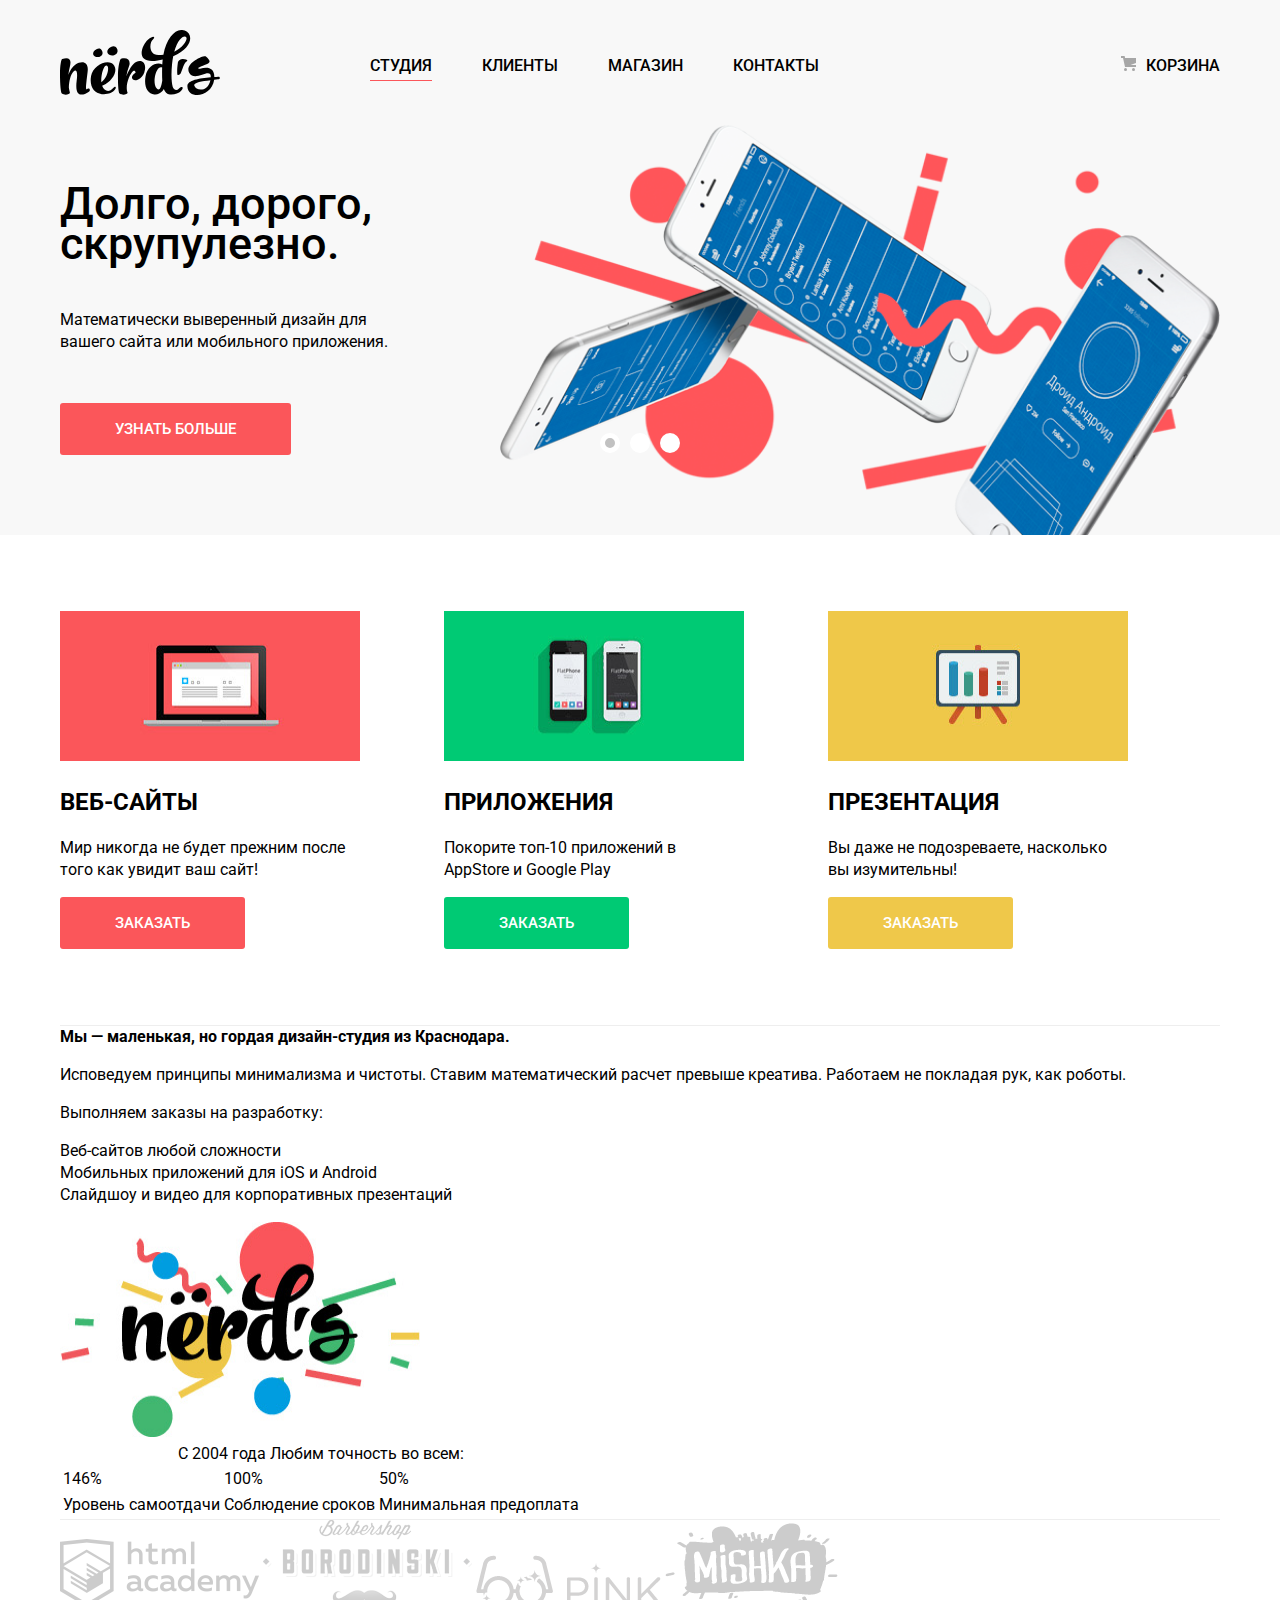
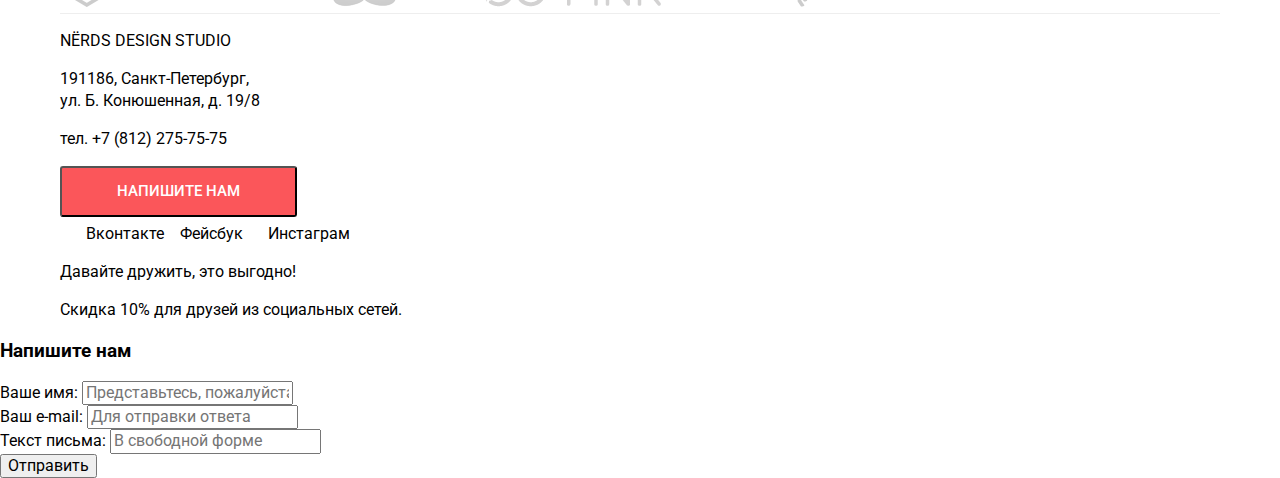
==== commit b134d1c1: "Add classes for footer and main blocks" ====
--- a/index.html
+++ b/index.html
@@ -64,7 +64,7 @@
         <div class="container">
           <section class="services">
             <h2 class="visually-hidden">Услуги</h2>
-            <ul class="services-list">
+            <ul>
               <li class="services-block">
                 <img src="img/illustration-1.jpg" width="300" height="150" alt="Веб-сайты">
                 <h3 class="services-header">Веб-сайты</h3>
@@ -86,80 +86,95 @@
             </ul>
           </section>
 
-          <section class="advantage">
+          <section class="advantage services">
             <h2 class="visually-hidden">Преимущества</h2>
-            <b>Мы — маленькая, но гордая дизайн-студия из Краснодара.</b>
-            <p>Исповедуем принципы минимализма и чистоты. Ставим математический расчет превыше креатива. Работаем не покладая рук, как роботы.</p>
-            <p>Выполняем заказы на разработку:</p>
-            <ul>
-              <li>Веб-сайтов любой сложности</li>
-              <li>Мобильных приложений для iOS и Android</li>
-              <li>Слайдшоу и видео для корпоративных презентаций</li>
-            </ul>
-            <img src="img/nerds-illustration.png" alt="Лого">
-            <table>
-              <caption>С 2004 года Любим точность во всем:</caption>
-              <tr>
-                <td>146&#37;</td>
-                <td>100&#37;</td>
-                <td>50&#37;</td>
-              </tr>
-              <tr>
-                <td>Уровень самоотдачи</td>
-                <td>Соблюдение сроков</td>
-                <td>Минимальная предоплата</td>
-              </tr>
-            </table>
+            <section class="advantage-benefits">
+              <b class="advantage-promo">Мы — маленькая, но гордая дизайн-студия из Краснодара.</b>
+              <p>Исповедуем принципы минимализма и чистоты. Ставим математический расчет превыше креатива. Работаем не покладая рук, как роботы.</p>
+              <p class="advantage-header">Выполняем заказы на разработку:</p>
+              <ul class="advantage-list">
+                <li>Веб-сайтов любой сложности</li>
+                <li>Мобильных приложений для iOS и Android</li>
+                <li>Слайдшоу и видео для корпоративных презентаций</li>
+              </ul>
+            </section>
+            <section class="advantage-aside">
+              <img src="img/nerds-illustration.png" width="360" height="215" alt="Логотип">
+              <table>
+                <caption class="advantage-header indent">С 2004 года Любим точность во всем:</caption>
+                <tr>
+                  <td class="advantage-promo">146<span class="littel">&#37;</span></td>
+                  <td class="advantage-promo">100<span class="littel">&#37;</span></td>
+                  <td class="advantage-promo">50<span class="littel">&#37;</span></td>
+                </tr>
+                <tr>
+                  <td>Уровень самоотдачи</td>
+                  <td>Соблюдение сроков</td>
+                  <td>Минимальная предоплата</td>
+                </tr>
+              </table>
+            </section>
           </section>
 
-          <section class="clientele">
+          <section class="clientele services">
             <h2 class="visually-hidden">Клиенты</h2>
-            <img src="img/logo-1.png" alt="HTMLacademy">
-            <img src="img/logo-2.png" alt="Borodinski">
-            <img src="img/logo-3.png" alt="pink">
-            <img src="img/logo-4.png" alt="Mishka">
+            <a class="clientele-link"><img src="img/logo-1.png" alt="HTMLacademy"></a>
+            <a class="clientele-link"><img src="img/logo-2.png" alt="Borodinski"></a>
+            <a class="clientele-link"><img src="img/logo-3.png" alt="pink"></a>
+            <a class="clientele-link"><img src="img/logo-4.png" alt="Mishka"></a>
           </section>
         </main>
       </div>
+
       <footer>
         <section class="map">
-          <section class="contacts">
-            <h2 class="visually-hidden">Контакты</h2>
-            <p>NЁRDS DESIGN STUDIO</p>
-            <p>191186, Санкт-Петербург,  ул. Б. Конюшенная, д. 19&#8260;8  тел. <a href="tel:+78122757575">+7 (812) 275-75-75</a></p>
-            <button>Напишите нам</button>
+          <div class="container">
+            <section class="contacts">
+              <h2 class="visually-hidden">Контакты</h2>
+              <!-- <img src="img/map-marker.png" class="map-marker" alt="Метка Nerds"> -->
+              <p class="advantage-header">NЁRDS DESIGN STUDIO</p>
+              <p class=" ">191186, Санкт-Петербург,<br> ул. Б. Конюшенная, д. 19/8
+                <div class="email-us">тел. <a href="tel:+78122757575">+7 (812) 275-75-75</a></p></div>
+                <button class="link">Напишите нам</button>
+              </section>
+            </div>
           </section>
+
+          <div class="container">
+            <section class="contacts-social">
+              <section class="social-media">
+                <a class="social-link" href="#"><img class="social-icons" src="img/icons/vk-icon.svg">Вконтакте</a>
+                <a class="social-link" href="#"><img class="social-icons" src="img/icons/fb-icon.svg">Фейсбук</a>
+                <a class="social-link" href="#"><img class="social-icons" src="img/icons/insta-icon.svg">Инстаграм</a>
+              </section>
+              <section class="sale">
+                <p class="advantage-promo">Давайте дружить, это выгодно!</p>
+                <p>Скидка 10&#37; для друзей из социальных сетей.</p>
+              </section>
+            </section>
+          </div>
+        </footer>
+
+        <section class="write-us">
+          <h3>Напишите нам</h3>
+          <form>
+            <label>
+              Ваше имя:
+              <input type="text" name="name" placeholder="Представьтесь, пожалуйста">
+            </label>
+            <label>
+              Ваш e-mail:
+              <input type="email" name="email" placeholder="Для отправки ответа">
+            </label>
+            <label>
+              Текст письма:
+              <input type="text" name="text" placeholder="В свободной форме">
+            </label>
+            <button>Отправить</button>
+          </form>
         </section>
 
-        <section class="contacts-social">
-          <a href="#">Вконтакте</a>
-          <a href="#">Фейсбук</a>
-          <a href="#">Инстаграм</a>
-          <p>Давайте дружить, это выгодно!</p>
-          <p>Скидка 10&#37; для друзей из социальных сетей.</p>
-        </section>
-      </footer>
-
-      <section class="write-us">
-        <h3>Напишите нам</h3>
-        <form>
-          <label>
-            Ваше имя:
-            <input type="text" name="name" placeholder="Представьтесь, пожалуйста">
-          </label>
-          <label>
-            Ваш e-mail:
-            <input type="email" name="email" placeholder="Для отправки ответа">
-          </label>
-          <label>
-            Текст письма:
-            <input type="text" name="text" placeholder="В свободной форме">
-          </label>
-          <button>Отправить</button>
-        </form>
-      </section>
-
-      <script src="js/scripts.js"></script>
-      <script src="http://localhost:35729/livereload.js"></script>
-    </body>
-    </html>
+        <script src="js/scripts.js"></script>
+        <script src="http://localhost:35729/livereload.js"></script>
+      </body>
+      </html>
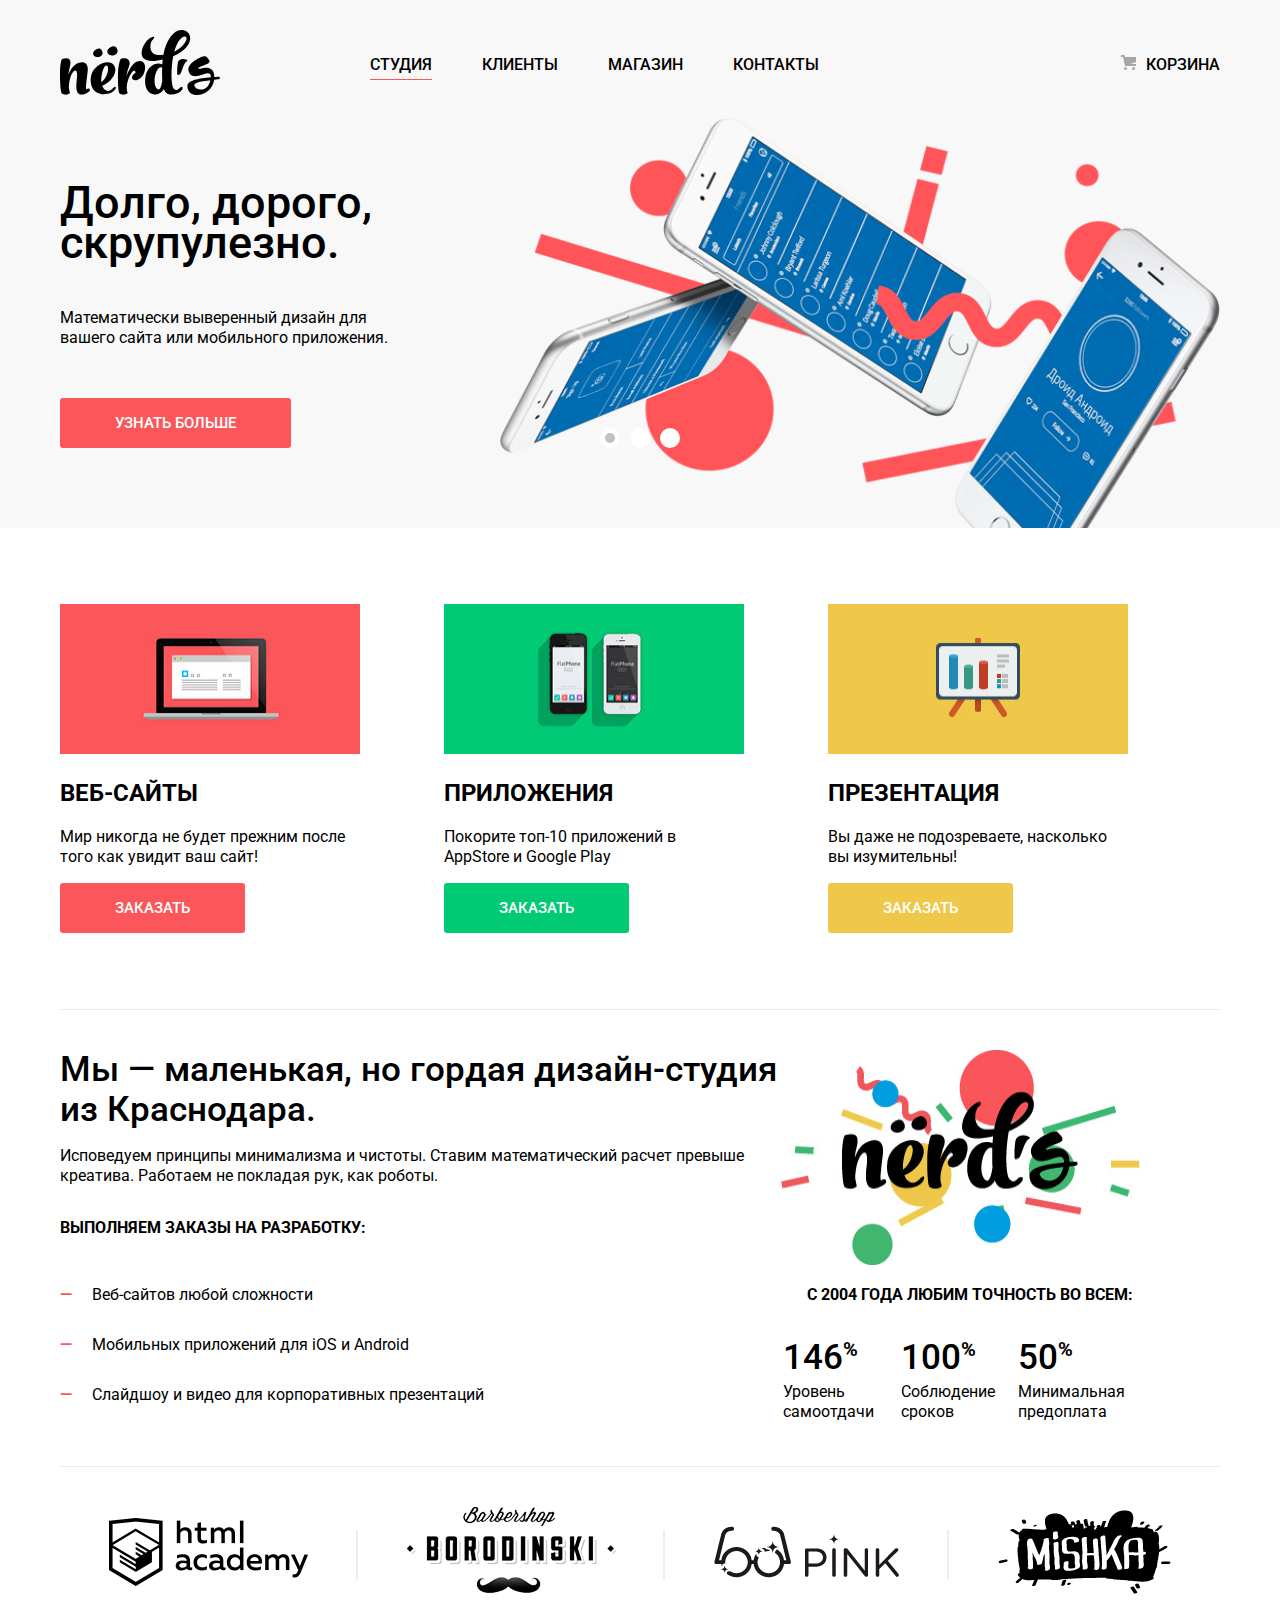
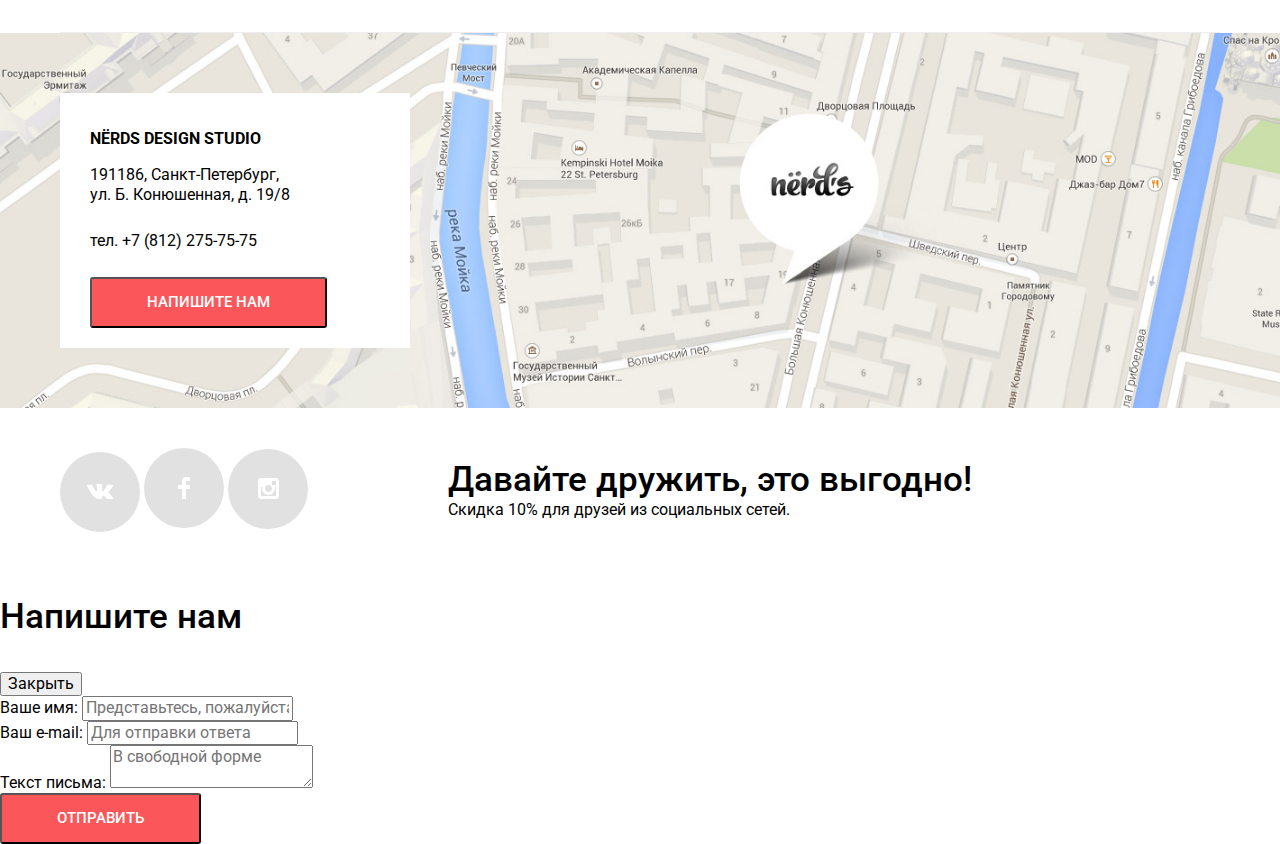
==== commit 56a58a91: "Add feedback modal window markup" ====
--- a/index.html
+++ b/index.html
@@ -156,21 +156,24 @@
         </footer>
 
         <section class="write-us">
-          <h3>Напишите нам</h3>
+          <h3 class="advantage-promo">Напишите нам</h3>
+          <button type="button" class="close">Закрыть</button>
           <form>
-            <label>
-              Ваше имя:
+            <div class="write-us-row">
+            <label class="write-us-cell">
+              <span class="write-us-name">Ваше имя:</span>
               <input type="text" name="name" placeholder="Представьтесь, пожалуйста">
             </label>
-            <label>
-              Ваш e-mail:
+            <label class="write-us-cell">
+              <span class="write-us-name">Ваш e-mail:</span>
               <input type="email" name="email" placeholder="Для отправки ответа">
             </label>
-            <label>
-              Текст письма:
-              <input type="text" name="text" placeholder="В свободной форме">
+          </div>
+            <label class="write-us-cell">
+              <span class="write-us-name">Текст письма:</span>
+              <textarea name="text" placeholder="В свободной форме"></textarea>
             </label>
-            <button>Отправить</button>
+            <button class="link write-us-button">Отправить</button>
           </form>
         </section>
 
--- a/css/style.css
+++ b/css/style.css
@@ -3,7 +3,7 @@
   padding: 0;
   font-family: "Roboto", Arial, sans-serif;
   font-size: 16px;
-  line-height: 22px;
+  line-height: 20px;
   font-weight: 400;
   color: black;
   background-color: #ffffff;
@@ -238,3 +238,171 @@
   color: rgba(255, 255, 255, 0.3);
   box-shadow: inset 0 3px 0 0 rgba(0,0,0,0.1);
 }
+
+.advantage {
+  display: flex;
+  flex-direction: row;
+  margin-top: 40px;
+  padding-bottom: 30px;
+}
+
+.advantage-benefits {
+  display: flex;
+  flex-direction: column;
+  width: 720px;
+}
+
+.advantage-promo {
+  font-size: 35px;
+  line-height: 40px;
+  font-weight: 500;
+}
+
+.advantage-header {
+  text-transform: uppercase;
+  font-weight: 700;
+}
+
+.advantage-list {
+  line-height: 50px;
+  padding-left: 20px;
+}
+
+.advantage-list li:before {
+  content:  "—";
+  position: relative;
+  left: -20px;
+  color: #fb565a;
+  font-weight: 700;
+}
+
+.advantage-aside {
+  display: flex;
+  flex-direction: column;
+  width: 380px;
+}
+
+.indent {
+  margin-top: 20px;
+  margin-bottom: 30px;
+}
+
+.littel {
+  font-size: 20px;
+  line-height: 1px;
+  font-weight: 700;
+  vertical-align: super;
+}
+
+.clientele {
+  display: flex;
+  flex-direction: row;
+  align-items: center;
+  padding-top: 40px;
+  padding-bottom: 30px;
+}
+
+.clientele-link {
+  position: relative;
+  flex-grow: 1;
+  text-align: center;
+}
+
+.clientele-link::after {
+  content: "";
+  position: absolute;
+  width: 2px;
+  height: 50px;
+  background-color: #eeeeee;
+  transform: translateY(-50%);
+  top: 50%;
+  right: 0;
+}
+
+.clientele-link:last-child::after {
+  display: none;
+}
+
+.clientele-link:hover,
+.clientele-link:focus {
+  opacity: 0.2;
+}
+
+.clientele-link:active {
+  opacity: 0.1;
+}
+
+.map {
+  background-image: url("../img/map.jpg");
+  background-repeat: no-repeat;
+  background-size: cover;
+  padding-top: 60px;
+  padding-bottom: 60px;
+}
+
+.contacts {
+  width: 320px;
+  background-color: white;
+  padding-left: 30px;
+  padding-right: 0;
+  padding-top: 20px;
+  padding-bottom: 20px;
+}
+
+.email-us {
+  padding-top: 10px;
+  padding-bottom: 10px;
+}
+
+.contacts-social{
+  display: flex;
+  flex-direction: row;
+  margin-top: 40px;
+  padding-bottom: 30px;
+  align-items: center;
+}
+
+.contacts-media {
+  display: flex;
+  flex-direction: column;
+}
+
+.sale {
+  display: flex;
+  flex-direction: column;
+  margin-left: 140px;
+}
+
+.sale p {
+  margin-top: 0;
+  margin-bottom: 0;
+}
+
+.social-link {
+  display: inline-flex;
+  font-size: 0;
+  border-radius: 50%;
+  background-color: #e1e1e1;
+  height: 80px;
+  width: 80px;
+}
+
+.social-icons {
+  margin: auto;
+}
+
+.social-link:hover,
+.social-link:focus {
+  background-color: #e74246;
+  color: rgba(255, 255, 255, 0.3);
+}
+
+.social-link:active {
+  background-color: #e74246;
+  color: rgba(255, 255, 255, 0.3);
+  box-shadow: inset 0 3px 0 0 rgba(0,0,0,0.1);
+}
+
+.social-link:active .social-icons {
+  opacity: 0.3;
+}
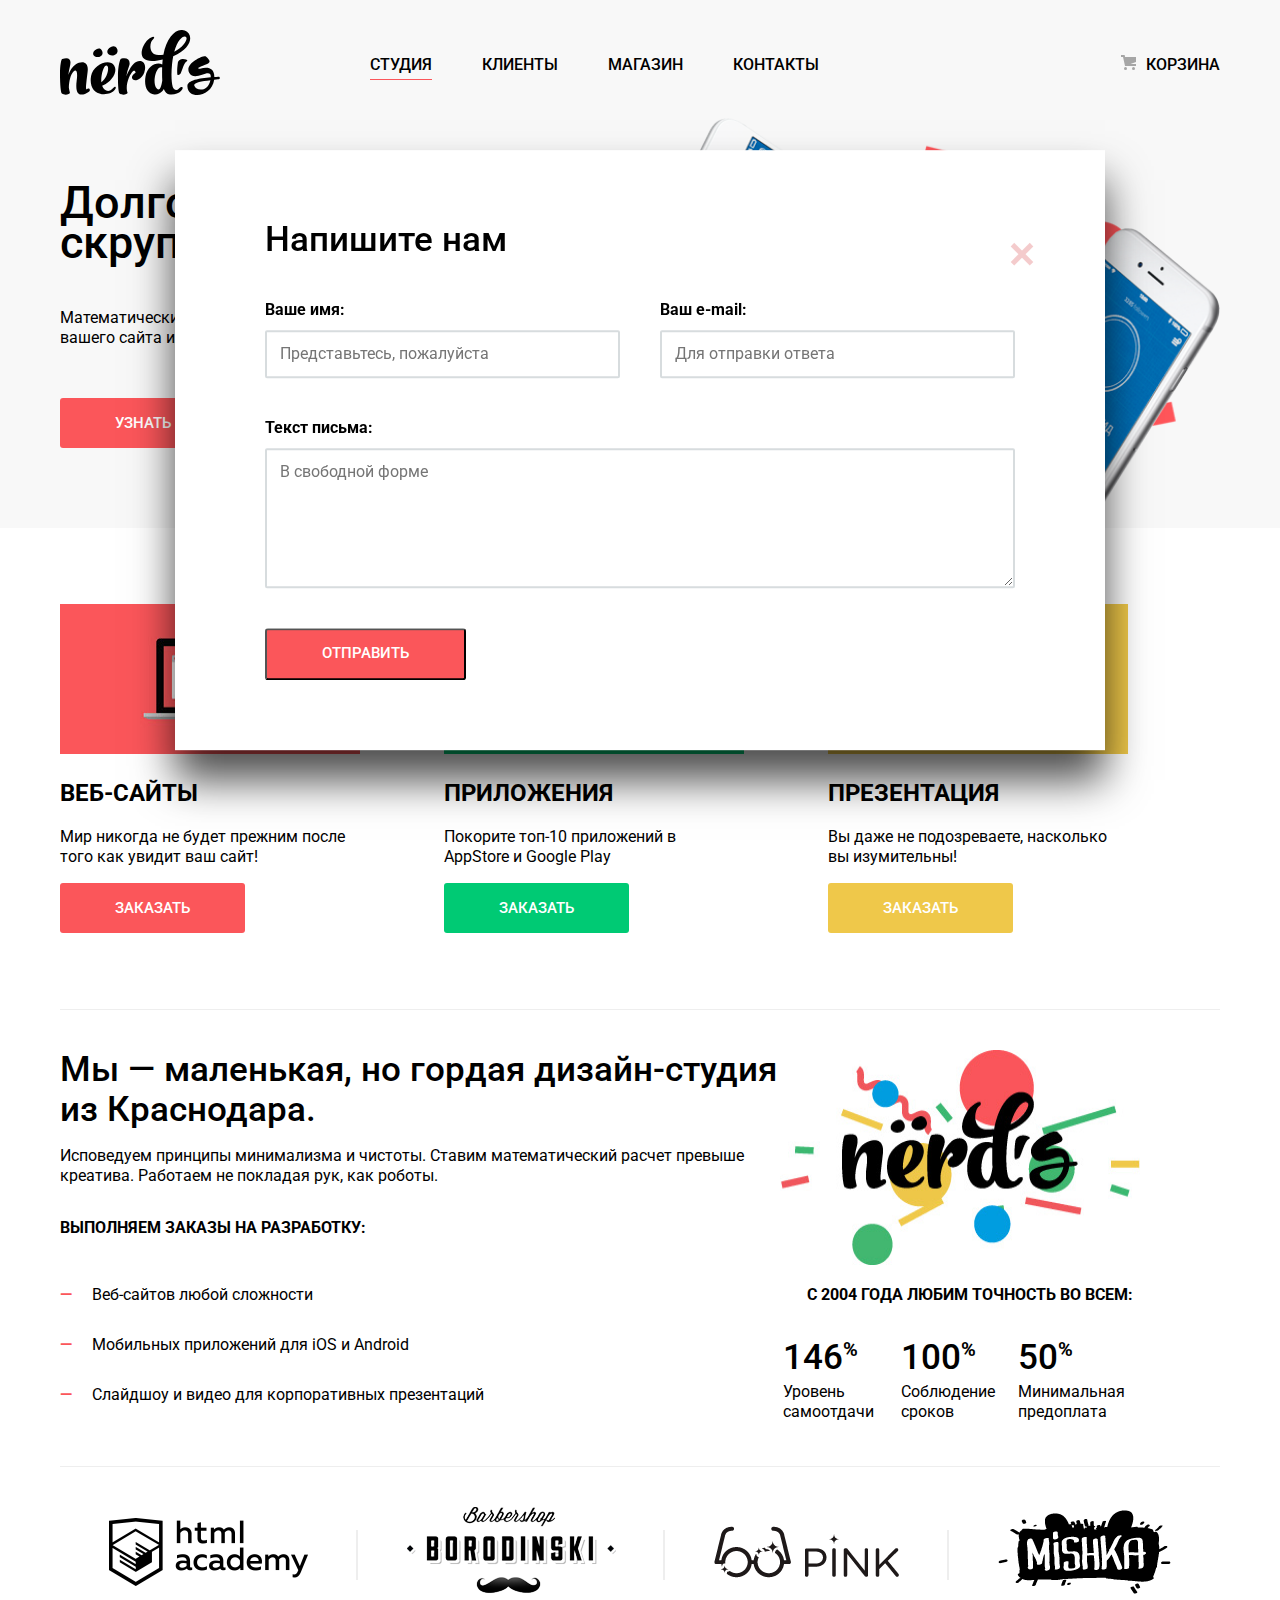
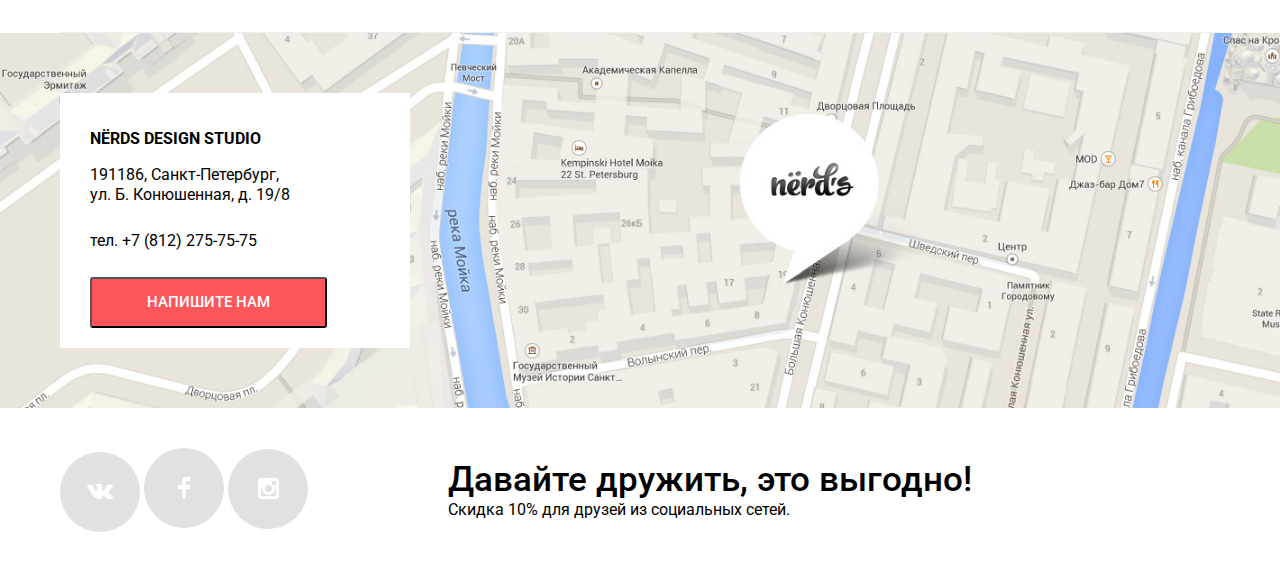
==== commit e28a672d: "formating" ====
--- a/index.html
+++ b/index.html
@@ -20,164 +20,166 @@
           <ul class="navigation">
             <li><a class="navigation-link navigation-link-active" href="#">Студия</a></li>
             <li><a class="navigation-link" href="#">Клиенты</a></li>
-            <li><a class="navigation-link" href="#">Магазин</a></li>
+            <li><a class="navigation-link" href="catalog.html">Магазин</a></li>
             <li><a class="navigation-link" href="#">Контакты</a></li>
             <li>
               <a class="navigation-link" href="#"><img src="img/icons/cart-icon.svg">Корзина</a>
             </li>
           </ul>
         </nav>
+      </header>
 
-        <main>
+      <main>
 
-          <article class="design-studio">
-            <h1 class="visually-hidden">Дизайн студия Nerds</h1>
-            <input type="radio" id="slide-1" name="slide" checked="checked"/>
-            <input type="radio" id="slide-2" name="slide" />
-            <input type="radio" id="slide-3" name="slide" />
-            <section class="slide slide-1">
-              <p class="slide-headline">Долго, дорого, скрупулезно.</p>
-              <p class="lead">Математически выверенный дизайн  для вашего сайта или мобильногo приложения.</p>
-              <a class="link" href="#">Узнать больше</a>
-              <img src="img/slide1.png" width="720" height="410" class="slide-photo" alt="Слайдер1">
-            </section>
-            <section class="slide slide-2">
-              <p class="slide-headline">Любим математику как никто другой</p>
-              <p class="lead">Никакого креатива, только математические формулы  для расчета идеальных пропорций.</p>
-              <a class="link" href="#">Узнать больше</a>
-              <img src="img/slide2.png" width="720" height="410" class="slide-photo" alt="Слайдер2">
-            </section>
-            <section class="slide slide-3">
-              <p class="slide-headline">Только ночь,<br> только хардкор</p>
-              <p class="lead">Работать днем, как все? Мы против этого. Ближе к полуночи работа только начинается.</p>
-              <a class="link" href="#">Узнать больше</a>
-              <img src="img/slide3.png" width="720" height="410" class="slide-photo" alt="Слайдер3">
-            </section>
-            <div class="slide-dots">
-              <label for="slide-1"></label>
-              <label for="slide-2"></label>
-              <label for="slide-3"></label>
-            </div>
-          </article>
+        <article class="design-studio">
+          <h1 class="visually-hidden">Дизайн студия Nerds</h1>
+          <input type="radio" id="slide-1" name="slide" checked="checked"/>
+          <input type="radio" id="slide-2" name="slide"/>
+          <input type="radio" id="slide-3" name="slide"/>
+          <section class="slide slide-1">
+            <p class="slide-headline">Долго, дорого, скрупулезно.</p>
+            <p class="lead">Математически выверенный дизайн  для вашего сайта или мобильногo приложения.</p>
+            <a class="link" href="#">Узнать больше</a>
+            <img src="img/slide1.png" width="720" height="410" class="slide-photo" alt="Слайдер1">
+          </section>
+          <section class="slide slide-2">
+            <p class="slide-headline">Любим математику как никто другой</p>
+            <p class="lead">Никакого креатива, только математические формулы  для расчета идеальных пропорций.</p>
+            <a class="link" href="#">Узнать больше</a>
+            <img src="img/slide2.png" width="720" height="410" class="slide-photo" alt="Слайдер2">
+          </section>
+          <section class="slide slide-3">
+            <p class="slide-headline">Только ночь,<br> только хардкор</p>
+            <p class="lead">Работать днем, как все? Мы против этого. Ближе к полуночи работа только начинается.</p>
+            <a class="link" href="#">Узнать больше</a>
+            <img src="img/slide3.png" width="720" height="410" class="slide-photo" alt="Слайдер3">
+          </section>
+          <div class="slide-dots">
+            <label for="slide-1"></label>
+            <label for="slide-2"></label>
+            <label for="slide-3"></label>
+          </div>
+        </article>
+      </div>
+    </section>
+
+    <div class="container">
+      <section class="services">
+        <h2 class="visually-hidden">Услуги</h2>
+        <ul>
+          <li class="services-block">
+            <img src="img/illustration-1.jpg" width="300" height="150" alt="Веб-сайты">
+            <h3 class="services-header">Веб-сайты</h3>
+            <p>Мир никогда не будет прежним после того как увидит ваш сайт!</p>
+            <a class="link" href="#">Заказать</a>
+          </li>
+          <li class="services-block">
+            <img src="img/illustration-2.jpg" width="300" height="150" alt="Приложения">
+            <h3 class="services-header">Приложения</h3>
+            <p>Покорите топ-10 приложений в AppStore и Google Play</p>
+            <a class="link-green link" href="#">Заказать</a>
+          </li>
+          <li class="services-block">
+            <img src="img/illustration-3.jpg" width="300" height="150" alt="Презентация">
+            <h3 class="services-header">Презентация</h3>
+            <p>Вы даже не подозреваете,  насколько вы изумительны!</p>
+            <a class="link-yellow link" href="#">Заказать</a>
+          </li>
+        </ul>
+      </section>
+
+      <section class="advantage services">
+        <h2 class="visually-hidden">Преимущества</h2>
+        <section class="advantage-benefits">
+          <b class="advantage-promo">Мы — маленькая, но гордая дизайн-студия из Краснодара.</b>
+          <p>Исповедуем принципы минимализма и чистоты. Ставим математический расчет превыше креатива. Работаем не покладая рук, как роботы.</p>
+          <p class="advantage-header">Выполняем заказы на разработку:</p>
+          <ul class="advantage-list">
+            <li>Веб-сайтов любой сложности</li>
+            <li>Мобильных приложений для iOS и Android</li>
+            <li>Слайдшоу и видео для корпоративных презентаций</li>
+          </ul>
         </section>
+        <section class="advantage-aside">
+          <img src="img/nerds-illustration.png" width="360" height="215" alt="Логотип">
+          <table>
+            <caption class="advantage-header indent">С 2004 года Любим точность во всем:</caption>
+            <tr>
+              <td class="advantage-promo">146<span class="littel">&#37;</span></td>
+              <td class="advantage-promo">100<span class="littel">&#37;</span></td>
+              <td class="advantage-promo">50<span class="littel">&#37;</span></td>
+            </tr>
+            <tr>
+              <td>Уровень самоотдачи</td>
+              <td>Соблюдение сроков</td>
+              <td>Минимальная предоплата</td>
+            </tr>
+          </table>
+        </section>
+      </section>
 
-        <div class="container">
-          <section class="services">
-            <h2 class="visually-hidden">Услуги</h2>
-            <ul>
-              <li class="services-block">
-                <img src="img/illustration-1.jpg" width="300" height="150" alt="Веб-сайты">
-                <h3 class="services-header">Веб-сайты</h3>
-                <p>Мир никогда не будет прежним после того как увидит ваш сайт!</p>
-                <a class="link" href="#">Заказать</a>
-              </li>
-              <li class="services-block">
-                <img src="img/illustration-2.jpg" width="300" height="150" alt="Приложения">
-                <h3 class="services-header">Приложения</h3>
-                <p>Покорите топ-10 приложений в AppStore и Google Play</p>
-                <a class="link-green link" href="#">Заказать</a>
-              </li>
-              <li class="services-block">
-                <img src="img/illustration-3.jpg" width="300" height="150" alt="Презентация">
-                <h3 class="services-header">Презентация</h3>
-                <p>Вы даже не подозреваете,  насколько вы изумительны!</p>
-                <a class="link-yellow link" href="#">Заказать</a>
-              </li>
-            </ul>
+      <section class="clientele services">
+        <h2 class="visually-hidden">Клиенты</h2>
+        <a class="clientele-link"><img src="img/logo-1.png" alt="HTMLacademy"></a>
+        <a class="clientele-link"><img src="img/logo-2.png" alt="Borodinski"></a>
+        <a class="clientele-link"><img src="img/logo-3.png" alt="pink"></a>
+        <a class="clientele-link"><img src="img/logo-4.png" alt="Mishka"></a>
+      </section>
+    </main>
+  </div>
+
+  <footer>
+    <section class="map">
+      <div class="container">
+        <section class="contacts">
+          <h2 class="visually-hidden">Контакты</h2>
+          <!-- <img src="img/map-marker.png" class="map-marker" alt="Метка Nerds"> -->
+          <p class="advantage-header">NЁRDS DESIGN STUDIO</p>
+          <p class=" ">191186, Санкт-Петербург,<br> ул. Б. Конюшенная, д. 19/8
+            <div class="email-us">тел. <a href="tel:+78122757575">+7 (812) 275-75-75</a></p></div>
+            <button class="link">Напишите нам</button>
           </section>
+        </div>
+      </section>
 
-          <section class="advantage services">
-            <h2 class="visually-hidden">Преимущества</h2>
-            <section class="advantage-benefits">
-              <b class="advantage-promo">Мы — маленькая, но гордая дизайн-студия из Краснодара.</b>
-              <p>Исповедуем принципы минимализма и чистоты. Ставим математический расчет превыше креатива. Работаем не покладая рук, как роботы.</p>
-              <p class="advantage-header">Выполняем заказы на разработку:</p>
-              <ul class="advantage-list">
-                <li>Веб-сайтов любой сложности</li>
-                <li>Мобильных приложений для iOS и Android</li>
-                <li>Слайдшоу и видео для корпоративных презентаций</li>
-              </ul>
-            </section>
-            <section class="advantage-aside">
-              <img src="img/nerds-illustration.png" width="360" height="215" alt="Логотип">
-              <table>
-                <caption class="advantage-header indent">С 2004 года Любим точность во всем:</caption>
-                <tr>
-                  <td class="advantage-promo">146<span class="littel">&#37;</span></td>
-                  <td class="advantage-promo">100<span class="littel">&#37;</span></td>
-                  <td class="advantage-promo">50<span class="littel">&#37;</span></td>
-                </tr>
-                <tr>
-                  <td>Уровень самоотдачи</td>
-                  <td>Соблюдение сроков</td>
-                  <td>Минимальная предоплата</td>
-                </tr>
-              </table>
-            </section>
+      <div class="container">
+        <section class="contacts-social">
+          <section class="social-media">
+            <a class="social-link" href="#"><img class="social-icons" src="img/icons/vk-icon.svg">Вконтакте</a>
+            <a class="social-link" href="#"><img class="social-icons" src="img/icons/fb-icon.svg">Фейсбук</a>
+            <a class="social-link" href="#"><img class="social-icons" src="img/icons/insta-icon.svg">Инстаграм</a>
           </section>
+          <section class="sale">
+            <p class="advantage-promo">Давайте дружить, это выгодно!</p>
+            <p>Скидка 10&#37; для друзей из социальных сетей.</p>
+          </section>
+        </section>
+      </div>
+    </footer>
 
-          <section class="clientele services">
-            <h2 class="visually-hidden">Клиенты</h2>
-            <a class="clientele-link"><img src="img/logo-1.png" alt="HTMLacademy"></a>
-            <a class="clientele-link"><img src="img/logo-2.png" alt="Borodinski"></a>
-            <a class="clientele-link"><img src="img/logo-3.png" alt="pink"></a>
-            <a class="clientele-link"><img src="img/logo-4.png" alt="Mishka"></a>
-          </section>
-        </main>
-      </div>
+    <section class="write-us">
+      <h3 class="advantage-promo">Напишите нам</h3>
+      <button type="button" class="close">Закрыть</button>
+      <form>
+        <div class="write-us-row">
+          <label class="write-us-cell">
+            <span class="write-us-name">Ваше имя:</span>
+            <input type="text" name="name" placeholder="Представьтесь, пожалуйста">
+          </label>
+          <label class="write-us-cell">
+            <span class="write-us-name">Ваш e-mail:</span>
+            <input type="email" name="email" placeholder="Для отправки ответа">
+          </label>
+        </div>
+        <label class="write-us-cell">
+          <span class="write-us-name">Текст письма:</span>
+          <textarea name="text" placeholder="В свободной форме"></textarea>
+        </label>
+        <button class="link write-us-button">Отправить</button>
+      </form>
+    </section>
 
-      <footer>
-        <section class="map">
-          <div class="container">
-            <section class="contacts">
-              <h2 class="visually-hidden">Контакты</h2>
-              <!-- <img src="img/map-marker.png" class="map-marker" alt="Метка Nerds"> -->
-              <p class="advantage-header">NЁRDS DESIGN STUDIO</p>
-              <p class=" ">191186, Санкт-Петербург,<br> ул. Б. Конюшенная, д. 19/8
-                <div class="email-us">тел. <a href="tel:+78122757575">+7 (812) 275-75-75</a></p></div>
-                <button class="link">Напишите нам</button>
-              </section>
-            </div>
-          </section>
-
-          <div class="container">
-            <section class="contacts-social">
-              <section class="social-media">
-                <a class="social-link" href="#"><img class="social-icons" src="img/icons/vk-icon.svg">Вконтакте</a>
-                <a class="social-link" href="#"><img class="social-icons" src="img/icons/fb-icon.svg">Фейсбук</a>
-                <a class="social-link" href="#"><img class="social-icons" src="img/icons/insta-icon.svg">Инстаграм</a>
-              </section>
-              <section class="sale">
-                <p class="advantage-promo">Давайте дружить, это выгодно!</p>
-                <p>Скидка 10&#37; для друзей из социальных сетей.</p>
-              </section>
-            </section>
-          </div>
-        </footer>
-
-        <section class="write-us">
-          <h3 class="advantage-promo">Напишите нам</h3>
-          <button type="button" class="close">Закрыть</button>
-          <form>
-            <div class="write-us-row">
-            <label class="write-us-cell">
-              <span class="write-us-name">Ваше имя:</span>
-              <input type="text" name="name" placeholder="Представьтесь, пожалуйста">
-            </label>
-            <label class="write-us-cell">
-              <span class="write-us-name">Ваш e-mail:</span>
-              <input type="email" name="email" placeholder="Для отправки ответа">
-            </label>
-          </div>
-            <label class="write-us-cell">
-              <span class="write-us-name">Текст письма:</span>
-              <textarea name="text" placeholder="В свободной форме"></textarea>
-            </label>
-            <button class="link write-us-button">Отправить</button>
-          </form>
-        </section>
-
-        <script src="js/scripts.js"></script>
-        <script src="http://localhost:35729/livereload.js"></script>
-      </body>
-      </html>
+    <script src="js/scripts.js"></script>
+    <script src="http://localhost:35729/livereload.js"></script>
+  </body>
+  </html>
--- a/css/style.css
+++ b/css/style.css
@@ -23,7 +23,7 @@
 }
 
 label {
-    display: block;
+  display: block;
 }
 
 .navigation-link {
@@ -42,7 +42,7 @@
 }
 
 .navigation-link:hover,
- .navigation-link:focus{
+.navigation-link:focus{
   color: #fb565a;
 }
 
@@ -52,7 +52,7 @@
 
 .navigation-link:active {
   color: black;
-    opacity: .4;
+  opacity: .4;
 }
 
 .navigation-link-active {
@@ -406,3 +406,128 @@
 .social-link:active .social-icons {
   opacity: 0.3;
 }
+
+.write-us {
+  position: fixed;
+  top:50%;
+  left:50%;
+  transform: translateX(-50%) translateY(-50%);
+  width: 930px;
+  background-color: white;
+  padding-left: 90px;
+  padding-right: 90px;
+  padding-top: 70px;
+  padding-bottom: 70px;
+  box-sizing: border-box;
+  box-shadow: 0 30px 40px 0 rgba(0,0,0,0.7);
+  /* display: none; */
+}
+
+.write-us-name {
+  font-weight: 700;
+  margin-bottom: 10px;
+  margin-top: 40px;
+}
+
+textarea[name="text"]{
+  min-height: 110px;
+  resize: vertical;
+}
+
+.write-us input,
+.write-us textarea {
+  border: solid 2px #d7dcde;
+  border-radius: 2px;
+  padding-left: 13px;
+  padding-right: 13px;
+  padding-top: 13px;
+  padding-bottom: 13px;
+  color: #444444;
+}
+
+.write-us input:hover,
+.write-us textarea:hover {
+  border-color: #b4b9bb;
+}
+
+.write-us input:focus,
+.write-us textarea:focus {
+  border-color: #000000;
+}
+
+.write-us input:invalid,
+.write-us textarea:invalid {
+  border-color: #e74246;
+  color: #e74246;
+}
+
+.write-us-cell {
+  display: flex;
+  flex-direction: column;
+}
+
+.write-us-row {
+  display: flex;
+  flex-direction: row;
+}
+
+.write-us-row .write-us-cell {
+  margin-right: 40px;
+  flex-grow: 1;
+}
+
+.write-us-row .write-us-cell:last-child {
+  margin-right: 0;
+}
+.write-us-button {
+  margin-top: 40px;
+}
+
+.write-us h3 {
+  margin-top: 0;
+  margin-bottom: 0;
+}
+
+.write-us .close {
+  position: absolute;
+  right: 70px;
+  top: 90px;
+}
+
+.close {
+  font-size: 0;
+  border: 0;
+  background-color: transparent;
+  display: inline-block;
+  width: 27px;
+  height: 27px;
+  opacity: 0.3;
+  cursor: pointer;
+}
+
+.close::before,
+.close::after {
+  content: "";
+  display: block;
+  height: 27px;
+  width: 5px;
+  background-color: #db575a;
+  position: absolute;
+  left: 50%;
+  top: 50%;
+  transform: translate(-50%,-50%) rotate(45deg);
+  transform-origin: center center;
+}
+
+.close::after {
+  transform: translate(-50%,-50%) rotate(-45deg);
+}
+
+.close:hover,
+.close:focus {
+  opacity: 1;
+}
+
+.close:active {
+  opacity: 0.1;
+}
